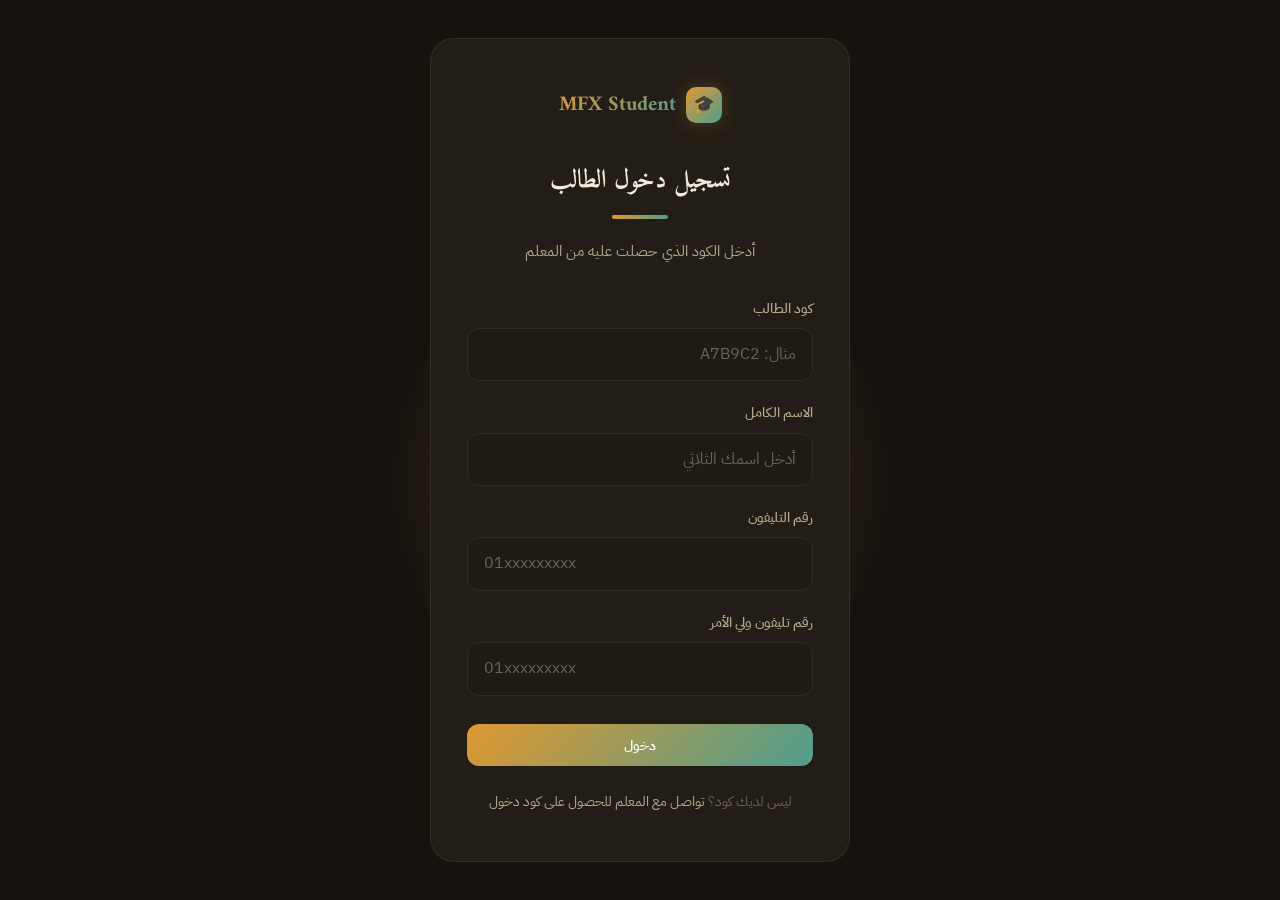
==== index.html @ ab166a1b "Add files via upload" ====
<!DOCTYPE html>
<html lang="ar" dir="rtl">
<head>
  <meta charset="UTF-8">
  <meta name="viewport" content="width=device-width, initial-scale=1.0">
  <title>كورساتي | MFX Student</title>
  <link href="https://fonts.googleapis.com/css2?family=IBM+Plex+Sans+Arabic:wght@300;400;500;600;700&display=swap" rel="stylesheet">
  <link rel="stylesheet" href="css/style.css">
</head>
<body>
  <nav class="navbar">
    <div class="navbar-inner">
      <a href="index.html" class="logo">
        <div class="logo-mark">🎓</div>
        <span class="text-gradient">MFX Student</span>
      </a>
      <ul class="nav-links">
        <li><a href="index.html">كورساتي</a></li>
        <li><a href="dashboard.html">لوحتي</a></li>
        <li><a href="dashboard.html#leaderboard">المتصدرين</a></li>
        <li><a href="chat.html">💬 المعلم</a></li>
      </ul>
      <div class="nav-actions">
        <span style="color:var(--text-secondary); font-size:0.9rem;">مرحباً، <span id="nav-name">—</span></span>
        <button class="btn btn-ghost" onclick="logout()">🚪 خروج</button>
      </div>
    </div>
  </nav>

  <section class="hero" style="padding: 140px 0 60px;">
    <div class="container">
      <h1 class="anim">كورساتي <span class="text-gradient">المتاحة</span></h1>
      <p class="anim d1" style="color:var(--text-secondary); margin-top:12px;">اختر الكورس اللي عايز تذاكره النهاردة</p>
    </div>
  </section>

  <section class="section" style="padding-top:0;">
    <div class="container">
      <div class="grid-3" id="my-courses">
        <div class="card skel" style="height:320px;"></div>
        <div class="card skel" style="height:320px;"></div>
      </div>
      <div class="empty" id="courses-empty" style="display:none;">
        <div class="empty-icon">📚</div>
        <h3>لا توجد كورسات مسجلة لك</h3>
        <p>تواصل مع المعلم للحصول على كود وصول</p>
      </div>
    </div>
  </section>

  <footer class="footer">
    <div class="container"><p>© 2026 منصة ممدوح فخري التعليمية</p></div>
  </footer>
  <script src="js/app.js"></script>
</body>
</html>
---- css/style.css ----
@import url('https://fonts.googleapis.com/css2?family=Amiri:ital,wght@0,400;0,700;1,400&family=IBM+Plex+Sans+Arabic:wght@300;400;500;600;700&display=swap');

/* ============================================================
   "دفتر وحبر" (Notebook & Ink) — a warm, low-glare study theme.
   Built deliberately AWAY from the two AI-default looks: this is
   not cream-paper-with-terracotta, and not near-black-with-neon.
   Instead: a warm charcoal-brown (never pure black — easier on
   the eyes for long exam sessions) with a honey-amber "highlighter"
   accent and a muted ink-teal second accent. Amiri (a classical
   Arabic Naskh serif) carries headings — a nod to exam paper and
   handwritten notebooks — while IBM Plex Sans Arabic stays for
   body text and UI, where clarity matters more than character.
   ============================================================ */
:root {
  --bg: #16130f;
  --bg-elevated: #1e1a14;
  --bg-card: #221d16;
  --bg-glass: rgba(34, 29, 22, 0.72);
  --border: rgba(244, 228, 193, 0.08);
  --border-hover: rgba(244, 228, 193, 0.18);
  --text: #f3ead9;
  --text-secondary: #b6a98e;
  --text-muted: #6e6350;
  --accent: #e0982f;
  --accent-light: #f0b45c;
  --accent-glow: rgba(224, 152, 47, 0.25);
  --accent-2: #4f9d8f;
  --accent-2-glow: rgba(79, 157, 143, 0.2);
  --success: #6fae4e;
  --warning: #e0982f;
  --danger: #cf5d4c;
  --radius-sm: 8px;
  --radius-md: 12px;
  --radius-lg: 16px;
  --radius-xl: 24px;
  --shadow-sm: 0 1px 2px rgba(0,0,0,0.4);
  --shadow-md: 0 4px 20px rgba(0,0,0,0.5);
  --shadow-lg: 0 8px 40px rgba(0,0,0,0.6);
  --shadow-glow: 0 0 40px var(--accent-glow);
  --transition: all 0.25s cubic-bezier(0.4, 0, 0.2, 1);
  --font-display: 'Amiri', 'IBM Plex Sans Arabic', serif;
}

* { margin:0; padding:0; box-sizing:border-box; }
html { scroll-behavior:smooth; }
body {
  font-family: 'IBM Plex Sans Arabic', sans-serif;
  background:
    radial-gradient(circle at 1.5px 1.5px, rgba(244,228,193,0.05) 1px, transparent 0) 0 0/22px 22px,
    var(--bg);
  color: var(--text);
  line-height: 1.7;
  min-height: 100vh;
  direction: rtl;
  -webkit-font-smoothing: antialiased;
}
h1, h2 { font-family: var(--font-display); }

::-webkit-scrollbar { width: 6px; }
::-webkit-scrollbar-track { background: transparent; }
::-webkit-scrollbar-thumb { background: var(--text-muted); border-radius: 3px; }
::selection { background: var(--accent); color: #1a1509; }

/* Visible keyboard focus everywhere — never removed, only restyled */
a:focus-visible, button:focus-visible, input:focus-visible, textarea:focus-visible,
select:focus-visible, .btn:focus-visible, .opt:focus-within {
  outline: 2px solid var(--accent);
  outline-offset: 2px;
}

@media (prefers-reduced-motion: reduce) {
  .anim, .skel { animation: none !important; opacity: 1 !important; }
  * { transition-duration: 0.01ms !important; }
}

.container { max-width: 1200px; margin:0 auto; padding: 0 24px; }
.section { padding: 100px 0; }

.text-gradient {
  font-family: var(--font-display);
  background: linear-gradient(135deg, var(--accent) 0%, var(--accent-2) 100%);
  -webkit-background-clip: text;
  -webkit-text-fill-color: transparent;
  background-clip: text;
}

.glass {
  background: var(--bg-glass);
  backdrop-filter: blur(20px) saturate(180%);
  -webkit-backdrop-filter: blur(20px) saturate(180%);
  border: 1px solid var(--border);
}

/* Navbar */
.navbar {
  position: fixed;
  top:0; left:0; right:0;
  z-index: 1000;
  height: 72px;
  display: flex;
  align-items: center;
  background: rgba(22,19,15,0.82);
  backdrop-filter: blur(20px);
  border-bottom: 1px solid var(--border);
}
.navbar-inner {
  width: 100%;
  max-width: 1200px;
  margin: 0 auto;
  padding: 0 24px;
  display: flex;
  align-items: center;
  justify-content: space-between;
}
.logo {
  display: flex;
  align-items: center;
  gap: 10px;
  text-decoration: none;
  color: var(--text);
  font-weight: 700;
  font-size: 1.3rem;
}
.logo-mark {
  width: 36px; height: 36px;
  border-radius: 10px;
  background: linear-gradient(135deg, var(--accent), var(--accent-2));
  display: flex;
  align-items: center;
  justify-content: center;
  font-size: 1.1rem;
  box-shadow: 0 0 20px var(--accent-glow);
}
.nav-links {
  display: flex;
  gap: 32px;
  list-style: none;
}
.nav-links a {
  color: var(--text-secondary);
  text-decoration: none;
  font-size: 0.9rem;
  font-weight: 500;
  transition: var(--transition);
  position: relative;
}
.nav-links a:hover { color: var(--text); }
.nav-links a::after {
  content: '';
  position: absolute;
  bottom: -6px; left: 50%;
  transform: translateX(-50%);
  width: 0; height: 2px;
  background: linear-gradient(90deg, var(--accent), var(--accent-2));
  border-radius: 2px;
  transition: var(--transition);
}
.nav-links a:hover::after { width: 100%; }
.nav-actions { display: flex; gap: 12px; align-items: center; }

/* Buttons */
.btn {
  display: inline-flex;
  align-items: center;
  justify-content: center;
  gap: 8px;
  padding: 10px 22px;
  border-radius: var(--radius-md);
  font-size: 0.9rem;
  font-weight: 600;
  text-decoration: none;
  border: none;
  cursor: pointer;
  transition: var(--transition);
  font-family: inherit;
  white-space: nowrap;
}
.btn-primary {
  background: linear-gradient(135deg, var(--accent), var(--accent-2));
  color: white;
  box-shadow: 0 0 0 0 var(--accent-glow);
}
.btn-primary:hover {
  transform: translateY(-2px);
  box-shadow: 0 8px 30px var(--accent-glow), 0 0 0 1px rgba(244,228,193,0.12) inset;
}
.btn-secondary {
  background: var(--bg-elevated);
  color: var(--text);
  border: 1px solid var(--border);
}
.btn-secondary:hover {
  border-color: var(--border-hover);
  background: rgba(244,228,193,0.04);
  transform: translateY(-1px);
}
.btn-ghost {
  background: transparent;
  color: var(--text-secondary);
}
.btn-ghost:hover { color: var(--text); }
.btn-danger {
  background: rgba(239,68,68,0.1);
  color: var(--danger);
  border: 1px solid rgba(239,68,68,0.2);
}
.btn-danger:hover {
  background: rgba(239,68,68,0.2);
  transform: translateY(-1px);
}
.btn-lg { padding: 14px 32px; font-size: 1rem; }
.btn-sm { padding: 6px 14px; font-size: 0.8rem; }

/* Hero */
.hero {
  position: relative;
  padding: 160px 0 100px;
  overflow: hidden;
  text-align: center;
}
.hero::before {
  content: '';
  position: absolute;
  top: -50%; left: 50%;
  transform: translateX(-50%);
  width: 800px; height: 800px;
  background: radial-gradient(circle, var(--accent-glow) 0%, transparent 70%);
  pointer-events: none;
}
.hero h1 {
  font-size: clamp(2.5rem, 6vw, 4.5rem);
  font-weight: 700;
  line-height: 1.15;
  margin-bottom: 24px;
  position: relative;
  z-index: 1;
  letter-spacing: -0.02em;
}
.hero p {
  font-size: 1.2rem;
  color: var(--text-secondary);
  max-width: 560px;
  margin: 0 auto 40px;
  position: relative;
  z-index: 1;
}
.hero-actions {
  display: flex;
  gap: 16px;
  justify-content: center;
  flex-wrap: wrap;
  position: relative;
  z-index: 1;
}

/* Cards */
.card {
  background: var(--bg-card);
  border: 1px solid var(--border);
  border-radius: var(--radius-lg);
  overflow: hidden;
  transition: var(--transition);
  position: relative;
}
.card::before {
  content: '';
  position: absolute;
  top: 0; left: 0; right: 0;
  height: 1px;
  background: linear-gradient(90deg, transparent, rgba(244,228,193,0.1), transparent);
}
.card:hover {
  border-color: var(--border-hover);
  transform: translateY(-6px);
  box-shadow: var(--shadow-lg), 0 0 60px rgba(224,152,47,0.08);
}
.card-img {
  width: 100%;
  height: 200px;
  background: linear-gradient(135deg, #241f17 0%, #17140f 50%, #241f17 100%);
  display: flex;
  align-items: center;
  justify-content: center;
  font-size: 3.5rem;
  position: relative;
  overflow: hidden;
}
.card-img::after {
  content: '';
  position: absolute;
  inset: 0;
  background: linear-gradient(to top, var(--bg-card), transparent 60%);
}
.card-body { padding: 24px; }
.card-tag {
  display: inline-block;
  padding: 4px 12px;
  background: rgba(224,152,47,0.1);
  color: var(--accent-light);
  border-radius: 100px;
  font-size: 0.75rem;
  font-weight: 600;
  margin-bottom: 12px;
}
.card h3 { font-size: 1.15rem; font-weight: 600; margin-bottom: 8px; line-height: 1.4; }
.card p { color: var(--text-secondary); font-size: 0.9rem; line-height: 1.7; margin-bottom: 16px; }
.card-footer {
  display: flex;
  align-items: center;
  justify-content: space-between;
  padding-top: 16px;
  border-top: 1px solid var(--border);
}
.card-price { font-size: 1.4rem; font-weight: 700; }
.card-price span { font-size: 0.8rem; color: var(--text-muted); font-weight: 400; }

/* Grids */
.grid-3 {
  display: grid;
  grid-template-columns: repeat(auto-fill, minmax(320px, 1fr));
  gap: 24px;
}
.grid-4 {
  display: grid;
  grid-template-columns: repeat(auto-fill, minmax(260px, 1fr));
  gap: 20px;
}

/* Feature cards */
.feature-card {
  padding: 32px;
  background: var(--bg-card);
  border: 1px solid var(--border);
  border-radius: var(--radius-lg);
  transition: var(--transition);
}
.feature-card:hover {
  border-color: rgba(224,152,47,0.3);
  box-shadow: 0 0 40px rgba(224,152,47,0.06);
}
.feature-icon {
  width: 48px; height: 48px;
  border-radius: var(--radius-md);
  background: linear-gradient(135deg, var(--accent), var(--accent-2));
  display: flex;
  align-items: center;
  justify-content: center;
  font-size: 1.4rem;
  margin-bottom: 20px;
  box-shadow: 0 4px 20px var(--accent-glow);
}
.feature-card h3 { font-size: 1.05rem; font-weight: 600; margin-bottom: 8px; }
.feature-card p { color: var(--text-secondary); font-size: 0.9rem; line-height: 1.7; }

/* Tabs */
.tabs {
  display: flex;
  gap: 4px;
  border-bottom: 1px solid var(--border);
  margin-bottom: 32px;
  overflow-x: auto;
}
.tab {
  padding: 14px 24px;
  background: none;
  border: none;
  color: var(--text-secondary);
  font-family: inherit;
  font-size: 0.9rem;
  font-weight: 600;
  cursor: pointer;
  border-bottom: 2px solid transparent;
  transition: var(--transition);
  white-space: nowrap;
}
.tab:hover { color: var(--text); }
.tab.active { color: var(--text); border-bottom-color: var(--accent); }

/* Accordion */
.accordion-item {
  background: var(--bg-card);
  border: 1px solid var(--border);
  border-radius: var(--radius-md);
  overflow: hidden;
  margin-bottom: 8px;
}
.accordion-header {
  padding: 18px 22px;
  display: flex;
  align-items: center;
  justify-content: space-between;
  cursor: pointer;
  transition: var(--transition);
  user-select: none;
}
.accordion-header:hover { background: rgba(244,228,193,0.03); }
.accordion-header h4 { font-size: 0.95rem; font-weight: 600; }
.accordion-header .meta {
  display: flex;
  align-items: center;
  gap: 16px;
  color: var(--text-muted);
  font-size: 0.85rem;
}
.accordion-content {
  padding: 0 22px 22px;
  display: none;
}
.accordion-item.open .accordion-content { display: block; }
.accordion-item.open .accordion-header { border-bottom: 1px solid var(--border); }

/* Exam */
.exam-wrap {
  max-width: 800px;
  margin: 0 auto;
  padding: 120px 24px 60px;
}
.exam-header { text-align: center; margin-bottom: 48px; }
.timer {
  display: inline-flex;
  align-items: center;
  gap: 10px;
  padding: 10px 24px;
  background: var(--bg-card);
  border: 1px solid var(--border);
  border-radius: 100px;
  font-size: 1.1rem;
  font-weight: 700;
  font-family: monospace;
  letter-spacing: 1px;
  transition: var(--transition);
}
/* Last minute of an exam — clear, calm urgency: color only, no motion
   that could distract from actually finishing the exam. */
.timer.timer-low {
  color: var(--danger);
  border-color: var(--danger);
  background: rgba(207,93,76,0.08);
}

/* Question navigator — answered vs. unanswered at a glance, so a student
   can jump straight to what's left instead of re-reading every question. */
.q-nav-pill {
  width: 38px; height: 38px; border-radius: 50%; padding: 0;
  border: 1px solid var(--border); background: var(--bg-card);
  color: var(--text-secondary); font-weight: 600; font-size: 0.85rem;
  cursor: pointer; transition: var(--transition);
}
.q-nav-pill:hover { border-color: var(--border-hover); }
.q-nav-pill.answered {
  background: rgba(79,157,143,0.12); border-color: var(--accent-2); color: var(--accent-2);
}
.q-nav-pill.current {
  background: linear-gradient(135deg, var(--accent), var(--accent-2));
  border-color: transparent; color: #1a1509;
  box-shadow: 0 0 0 3px var(--accent-glow);
}
.q-card {
  background: var(--bg-card);
  border: 1px solid var(--border);
  border-radius: var(--radius-lg);
  padding: 32px;
  margin-bottom: 20px;
}
.q-num {
  display: inline-block;
  padding: 4px 14px;
  background: linear-gradient(135deg, var(--accent), var(--accent-2));
  color: white;
  border-radius: 100px;
  font-size: 0.75rem;
  font-weight: 700;
  margin-bottom: 16px;
}
.q-text { font-size: 1.1rem; font-weight: 600; margin-bottom: 24px; line-height: 1.8; }
.opts { display: flex; flex-direction: column; gap: 10px; }
.opt {
  display: flex;
  align-items: center;
  gap: 14px;
  padding: 16px 20px;
  background: var(--bg-elevated);
  border: 1px solid var(--border);
  border-radius: var(--radius-md);
  cursor: pointer;
  transition: var(--transition);
}
.opt:hover { border-color: rgba(224,152,47,0.4); background: rgba(224,152,47,0.04); }
.opt input[type="radio"] { width: 20px; height: 20px; accent-color: var(--accent); flex-shrink: 0; }
.opt.sel { border-color: var(--accent); background: rgba(224,152,47,0.08); }

/* Auth */
.auth-wrap {
  min-height: 100vh;
  display: flex;
  align-items: center;
  justify-content: center;
  padding: 24px;
  position: relative;
  overflow: hidden;
}
.auth-wrap::before {
  content: '';
  position: absolute;
  top: 20%; left: 50%;
  transform: translateX(-50%);
  width: 600px; height: 600px;
  background: radial-gradient(circle, var(--accent-glow) 0%, transparent 60%);
  pointer-events: none;
}
.auth-card {
  width: 100%;
  max-width: 420px;
  background: var(--bg-card);
  border: 1px solid var(--border);
  border-radius: var(--radius-xl);
  padding: 48px 36px;
  position: relative;
  z-index: 1;
}
.auth-card .logo { justify-content: center; margin-bottom: 36px; }
.auth-card h2 {
  text-align: center; margin-bottom: 20px; font-size: 1.6rem;
  position: relative; padding-bottom: 16px;
}
/* Signature motif: a short two-tone "highlighter" stroke under the title —
   the one deliberately handmade-feeling accent in an otherwise disciplined,
   quiet layout. Pure CSS, no image asset. */
.auth-card h2::after {
  content: '';
  position: absolute; bottom: 0; right: 50%; transform: translateX(50%);
  width: 56px; height: 4px; border-radius: 4px;
  background: linear-gradient(90deg, var(--accent), var(--accent-2));
}
.auth-card > p { text-align: center; color: var(--text-secondary); margin-bottom: 32px; font-size: 0.95rem; }
.form-group { margin-bottom: 20px; }
.form-group label {
  display: block;
  margin-bottom: 8px;
  font-size: 0.85rem;
  font-weight: 500;
  color: var(--text-secondary);
}
.inp {
  width: 100%;
  padding: 13px 16px;
  background: var(--bg-elevated);
  border: 1px solid var(--border);
  border-radius: var(--radius-md);
  color: var(--text);
  font-family: inherit;
  font-size: 0.95rem;
  transition: var(--transition);
}
.inp:focus { outline: none; border-color: var(--accent); box-shadow: 0 0 0 3px var(--accent-glow); }
.inp::placeholder { color: var(--text-muted); }

/* Empty states */
.empty {
  text-align: center;
  padding: 80px 24px;
  color: var(--text-muted);
}
.empty-icon { font-size: 4rem; margin-bottom: 20px; opacity: 0.5; }
.empty h3 { color: var(--text-secondary); margin-bottom: 8px; font-size: 1.1rem; }
.empty p { font-size: 0.9rem; max-width: 400px; margin: 0 auto; }

/* Badges */
.badge {
  display: inline-flex;
  align-items: center;
  gap: 6px;
  padding: 5px 12px;
  border-radius: 100px;
  font-size: 0.75rem;
  font-weight: 600;
}
.badge-ok { background: rgba(34,197,94,0.1); color: #4ade80; }
.badge-warn { background: rgba(245,158,11,0.1); color: #fbbf24; }
.badge-err { background: rgba(239,68,68,0.1); color: #f87171; }
.badge-info { background: rgba(224,152,47,0.1); color: var(--accent-light); }

/* Progress */
.prog { width: 100%; height: 6px; background: var(--bg-elevated); border-radius: 100px; overflow: hidden; }
.prog-fill { height: 100%; background: linear-gradient(90deg, var(--accent), var(--accent-2)); border-radius: 100px; transition: width 0.5s ease; }

/* Toast */
.toast {
  position: fixed;
  bottom: 28px;
  left: 50%;
  transform: translateX(-50%) translateY(100px);
  padding: 14px 28px;
  background: var(--bg-card);
  border: 1px solid var(--border);
  border-radius: var(--radius-md);
  color: var(--text);
  font-size: 0.9rem;
  font-weight: 500;
  z-index: 9999;
  opacity: 0;
  transition: all 0.4s cubic-bezier(0.4, 0, 0.2, 1);
  box-shadow: var(--shadow-lg);
}
.toast.on { transform: translateX(-50%) translateY(0); opacity: 1; }

/* Section header */
.sec-head { text-align: center; margin-bottom: 64px; }
.sec-head h2 {
  font-size: clamp(1.8rem, 4vw, 2.6rem); margin-bottom: 20px; font-weight: 700;
  position: relative; display: inline-block; padding-bottom: 18px;
}
.sec-head h2::after {
  content: '';
  position: absolute; bottom: 0; right: 50%; transform: translateX(50%);
  width: 72px; height: 4px; border-radius: 4px;
  background: linear-gradient(90deg, var(--accent), var(--accent-2));
}
.sec-head p { color: var(--text-secondary); font-size: 1.05rem; max-width: 520px; margin: 0 auto; line-height: 1.7; }

/* Footer */
.footer {
  border-top: 1px solid var(--border);
  padding: 40px 0;
  text-align: center;
  color: var(--text-muted);
  font-size: 0.85rem;
}

/* Animations */
@keyframes fadeUp {
  from { opacity: 0; transform: translateY(30px); }
  to { opacity: 1; transform: translateY(0); }
}
.anim { animation: fadeUp 0.7s ease forwards; opacity: 0; }
.d1 { animation-delay: 0.1s; }
.d2 { animation-delay: 0.2s; }
.d3 { animation-delay: 0.3s; }

/* Skeleton */
.skel {
  background: linear-gradient(90deg, var(--bg-elevated) 25%, var(--bg-card) 50%, var(--bg-elevated) 75%);
  background-size: 200% 100%;
  animation: shimmer 1.5s infinite;
  border-radius: var(--radius-md);
}
@keyframes shimmer {
  0% { background-position: 200% 0; }
  100% { background-position: -200% 0; }
}

/* Dashboard sidebar */
.dash-sidebar {
  width: 260px;
  height: 100vh;
  position: fixed;
  right: 0; top: 0;
  background: var(--bg-card);
  border-left: 1px solid var(--border);
  padding: 24px;
  z-index: 100;
  overflow-y: auto;
}
.dash-main {
  margin-right: 260px;
  padding: 96px 32px 32px;
  min-height: 100vh;
}
.dash-nav-item {
  display: flex;
  align-items: center;
  gap: 12px;
  padding: 12px 16px;
  border-radius: var(--radius-md);
  color: var(--text-secondary);
  text-decoration: none;
  font-size: 0.9rem;
  font-weight: 500;
  transition: var(--transition);
  margin-bottom: 4px;
}
.dash-nav-item:hover, .dash-nav-item.active {
  background: rgba(224,152,47,0.08);
  color: var(--text);
}
.dash-nav-item.active { border-right: 2px solid var(--accent); }

.stat-card {
  background: var(--bg-card);
  border: 1px solid var(--border);
  border-radius: var(--radius-lg);
  padding: 24px;
  transition: var(--transition);
}
.stat-card:hover { border-color: var(--border-hover); }
.stat-value { font-size: 2rem; font-weight: 700; margin-bottom: 4px; }
.stat-label { color: var(--text-secondary); font-size: 0.85rem; }

/* Table */
.table-wrap { overflow-x: auto; }
table {
  width: 100%;
  border-collapse: collapse;
  font-size: 0.9rem;
}
th, td {
  padding: 14px 16px;
  text-align: right;
  border-bottom: 1px solid var(--border);
}
th {
  color: var(--text-secondary);
  font-weight: 600;
  font-size: 0.8rem;
  text-transform: uppercase;
  letter-spacing: 0.5px;
}
tr:hover td { background: rgba(244,228,193,0.03); }

/* Leaderboard */
.leaderboard-item {
  display: flex;
  align-items: center;
  gap: 16px;
  padding: 16px 20px;
  background: var(--bg-card);
  border: 1px solid var(--border);
  border-radius: var(--radius-md);
  margin-bottom: 8px;
  transition: var(--transition);
}
.leaderboard-item:hover { border-color: var(--border-hover); }
.leaderboard-rank {
  width: 36px; height: 36px;
  border-radius: 50%;
  display: flex;
  align-items: center;
  justify-content: center;
  font-weight: 700;
  font-size: 0.9rem;
  flex-shrink: 0;
}
.rank-1 { background: linear-gradient(135deg, #fbbf24, #f59e0b); color: #000; }
.rank-2 { background: linear-gradient(135deg, #e5e7eb, #9ca3af); color: #000; }
.rank-3 { background: linear-gradient(135deg, #fdba74, #ea580c); color: #000; }
.rank-other { background: var(--bg-elevated); color: var(--text-secondary); }

/* Responsive */
@media (max-width: 768px) {
  .nav-links { display: none; }
  .hero { padding: 130px 0 60px; }
  .hero h1 { font-size: 2rem; }
  .section { padding: 60px 0; }
  .grid-3, .grid-4 { grid-template-columns: 1fr; }
  .auth-card { padding: 36px 24px; }
  .dash-sidebar { display: none; }
  .dash-main { margin-right: 0; padding: 80px 16px 16px; }

  /* Video / presentation viewer pages (video.html, presentation.html):
     on a phone, every extra pixel of top padding and side margin pushes
     the actual player further down and makes it narrower for no reason —
     this is the single biggest "does this feel made for my phone" cue,
     so the player gets almost the full screen width and the page starts
     right under the navbar instead of leaving a big empty gap. */
  .viewer-section { padding: 74px 0 24px !important; }
  .viewer-container { padding: 0 8px !important; }
  .viewer-frame-wrap { border-radius: 10px !important; }
}

@media (max-width: 480px) {
  /* Very small phones: shave the last bit of side margin so the frame
     is essentially edge-to-edge, matching how a native video app looks. */
  .viewer-container { padding: 0 4px !important; }
  .viewer-frame-wrap { border-radius: 6px !important; }
}

/* ===== Global loading spinner (lightweight, no heavy animation) ===== */
.mfx-spinner {
  display: inline-block;
  width: 18px;
  height: 18px;
  border: 2px solid rgba(255,255,255,0.25);
  border-top-color: currentColor;
  border-radius: 50%;
  animation: mfx-spin 0.6s linear infinite;
  vertical-align: -3px;
  margin-left: 8px;
}
@keyframes mfx-spin { to { transform: rotate(360deg); } }

.btn[disabled], .btn.is-loading {
  opacity: 0.7;
  cursor: not-allowed;
  pointer-events: none;
}

/* Full-page loading overlay shown while a page's initial data is being
   fetched, so the student sees a spinner instead of a blank page. */
.mfx-page-loader {
  position: fixed; inset: 0; z-index: 9999;
  display: flex; align-items: center; justify-content: center;
  background: var(--bg);
  transition: opacity 0.2s ease;
}
.mfx-page-loader.is-hiding { opacity: 0; pointer-events: none; }
.mfx-page-loader-content { display: flex; flex-direction: column; align-items: center; gap: 14px; }
.mfx-page-loader-credit {
  font-family: var(--font-display);
  font-size: 1rem; font-weight: 700; letter-spacing: 0.5px;
  background: linear-gradient(135deg, var(--accent), var(--accent-2));
  -webkit-background-clip: text; -webkit-text-fill-color: transparent; background-clip: text;
}
.mfx-page-loader-ring {
  width: 44px; height: 44px;
  border: 3px solid rgba(255,255,255,0.15);
  border-top-color: var(--accent);
  border-radius: 50%;
  animation: mfx-spin 0.7s linear infinite;
}

/* Full-card "pending results" state after submit but before the teacher
   publishes results — no score, no ranking, just a calm confirmation. */
.results-pending {
  text-align: center;
}
.results-pending .icon { font-size: 3rem; margin-bottom: 12px; }

/* Listening question audio player — rendered once and never re-created on
   answer selection, so it never restarts playback. */
.q-audio {
  width: 100%;
  margin-bottom: 16px;
}

/* Small inline autosave indicator */
.autosave-status {
  font-size: 0.75rem;
  color: var(--text-muted);
  margin-top: 8px;
  min-height: 1em;
}

/* ===== VOCABULARY SECTION ENHANCEMENTS ===== */
.vocab-card {
  display: flex;
  align-items: center;
  justify-content: space-between;
  gap: 12px;
  padding: 16px 20px;
  background: linear-gradient(135deg, var(--bg-card) 0%, var(--bg-elevated) 100%);
  border: 1px solid var(--border-hover);
  border-radius: var(--radius-md);
  transition: var(--transition);
  cursor: default;
}

.vocab-card:hover {
  background: linear-gradient(135deg, var(--bg-elevated) 0%, var(--bg-card) 100%);
  border-color: var(--accent-glow);
  box-shadow: 0 0 20px var(--accent-glow);
}

.vocab-word {
  font-weight: 600;
  font-size: 1.1rem;
  color: var(--text);
  letter-spacing: 0.5px;
}

.vocab-lang-badge {
  display: inline-block;
  padding: 4px 12px;
  background: var(--accent-glow);
  color: var(--accent);
  font-size: 0.75rem;
  font-weight: 600;
  border-radius: 20px;
  text-transform: uppercase;
}

.vocab-play-btn {
  padding: 8px 16px;
  font-size: 0.95rem;
  transition: var(--transition);
}

.vocab-play-btn:active {
  transform: scale(0.95);
}

/* ===== FORM ENHANCEMENTS ===== */
.btn.active {
  background: var(--accent) !important;
  color: #1a1509 !important;
  box-shadow: var(--shadow-glow) !important;
}

.mode-toggle {
  display: flex;
  gap: 8px;
  margin-bottom: 16px;
  border-bottom: 2px solid var(--border);
  padding-bottom: 12px;
}

.mode-toggle .btn {
  flex: 1;
  border-radius: var(--radius-md) var(--radius-md) 0 0;
  border-bottom: 3px solid transparent;
  transition: var(--transition);
}

.mode-toggle .btn.active {
  border-bottom-color: var(--accent);
  background: transparent;
  color: var(--accent);
}

.inp {
  font-size: 1rem;
  line-height: 1.6;
}

textarea.inp {
  resize: vertical;
  font-family: 'IBM Plex Sans Arabic', monospace;
}

/* ===== RESPONSIVE IMPROVEMENTS ===== */
@media (max-width: 768px) {
  .vocab-card {
    flex-direction: column;
    align-items: flex-start;
    gap: 12px;
  }
  
  .vocab-card > div:last-child {
    width: 100%;
    display: flex;
    gap: 8px;
  }
  
  .vocab-card .btn {
    flex: 1;
    min-width: 0;
  }

  .mode-toggle {
    flex-direction: column;
  }

  .mode-toggle .btn {
    border-bottom: none;
    border-right: 3px solid transparent;
  }

  .mode-toggle .btn.active {
    border-right-color: var(--accent);
    border-bottom: none;
  }
}

/* ===== LOADING STATE ===== */
.vocab-play-btn:disabled {
  opacity: 0.6;
  cursor: not-allowed;
}

.vocab-play-btn:disabled:hover {
  transform: none;
}
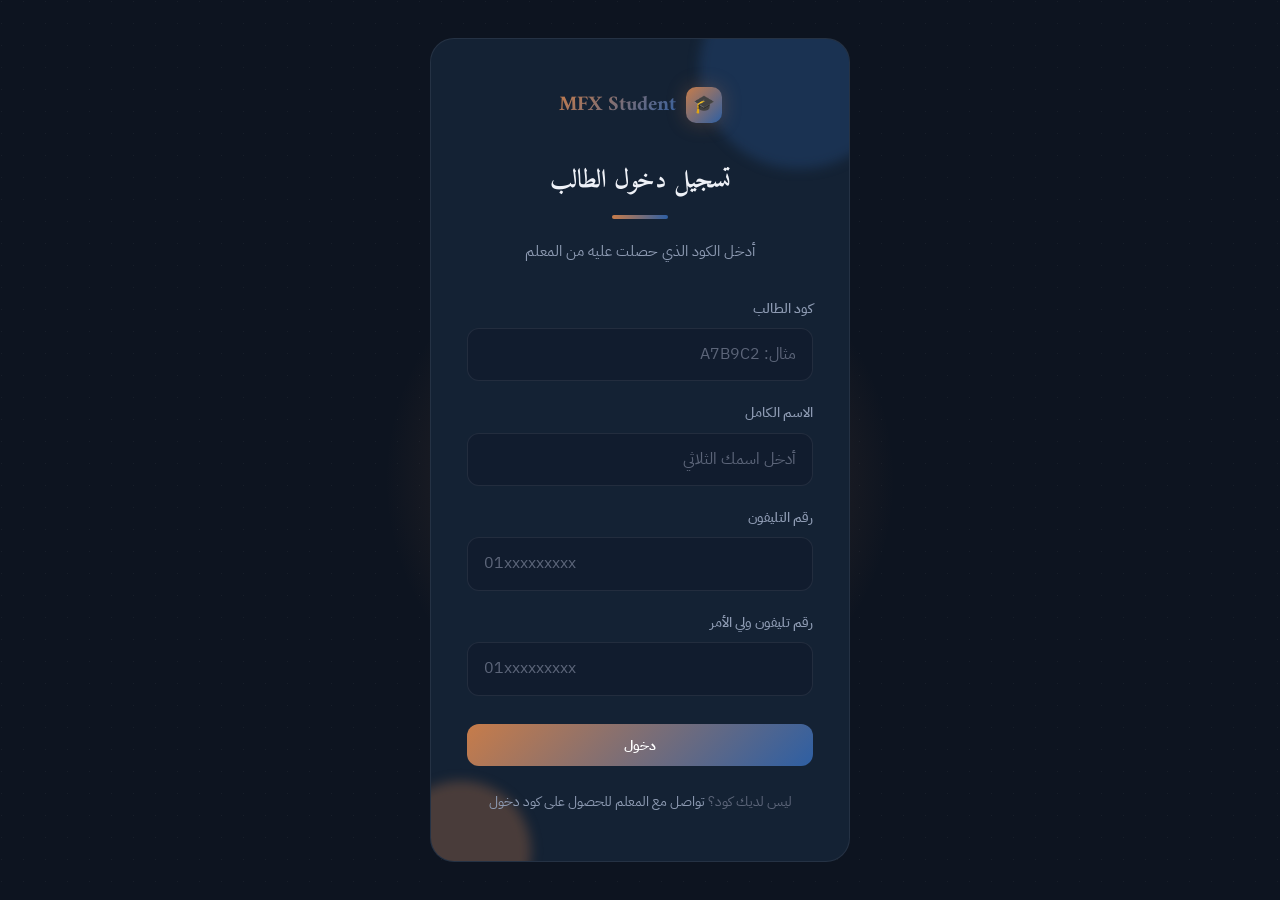
==== commit e02e6ad2: "Add files via upload" ====
--- a/index.html
+++ b/index.html
@@ -14,6 +14,7 @@
         <div class="logo-mark">🎓</div>
         <span class="text-gradient">MFX Student</span>
       </a>
+      <button class="mfx-nav-toggle" onclick="toggleMfxNav()" aria-label="فتح القائمة">☰</button>
       <ul class="nav-links">
         <li><a href="index.html">كورساتي</a></li>
         <li><a href="dashboard.html">لوحتي</a></li>
--- a/css/style.css
+++ b/css/style.css
@@ -13,23 +13,29 @@
    body text and UI, where clarity matters more than character.
    ============================================================ */
 :root {
-  --bg: #16130f;
-  --bg-elevated: #1e1a14;
-  --bg-card: #221d16;
-  --bg-glass: rgba(34, 29, 22, 0.72);
-  --border: rgba(244, 228, 193, 0.08);
-  --border-hover: rgba(244, 228, 193, 0.18);
-  --text: #f3ead9;
-  --text-secondary: #b6a98e;
-  --text-muted: #6e6350;
-  --accent: #e0982f;
-  --accent-light: #f0b45c;
-  --accent-glow: rgba(224, 152, 47, 0.25);
-  --accent-2: #4f9d8f;
-  --accent-2-glow: rgba(79, 157, 143, 0.2);
-  --success: #6fae4e;
-  --warning: #e0982f;
-  --danger: #cf5d4c;
+  /* "أزرق ليلي ونحاسي" (Midnight & Copper) — chosen design direction:
+     a cool midnight-blue base instead of the old warm charcoal-brown,
+     with a warm copper primary accent and a muted midnight-blue second
+     accent for contrast. Deliberately away from the purple/cyan
+     "generic AI" gradient look. Same tokens as the admin site, kept in
+     sync deliberately. */
+  --bg: #0d1420;
+  --bg-elevated: #111c2e;
+  --bg-card: #142234;
+  --bg-glass: rgba(20, 34, 52, 0.72);
+  --border: rgba(238, 241, 247, 0.08);
+  --border-hover: rgba(238, 241, 247, 0.18);
+  --text: #eef1f7;
+  --text-secondary: #8e9bb3;
+  --text-muted: #5c6579;
+  --accent: #c77c4a;
+  --accent-light: #d99a6e;
+  --accent-glow: rgba(199, 124, 74, 0.3);
+  --accent-2: #2e5fa3;
+  --accent-2-glow: rgba(46, 95, 163, 0.28);
+  --success: #4caf7d;
+  --warning: #d6a24a;
+  --danger: #d1594f;
   --radius-sm: 8px;
   --radius-md: 12px;
   --radius-lg: 16px;
@@ -47,7 +53,7 @@
 body {
   font-family: 'IBM Plex Sans Arabic', sans-serif;
   background:
-    radial-gradient(circle at 1.5px 1.5px, rgba(244,228,193,0.05) 1px, transparent 0) 0 0/22px 22px,
+    radial-gradient(circle at 1.5px 1.5px, rgba(238,241,247,0.05) 1px, transparent 0) 0 0/22px 22px,
     var(--bg);
   color: var(--text);
   line-height: 1.7;
@@ -100,7 +106,7 @@
   height: 72px;
   display: flex;
   align-items: center;
-  background: rgba(22,19,15,0.82);
+  background: rgba(13,20,32,0.82);
   backdrop-filter: blur(20px);
   border-bottom: 1px solid var(--border);
 }
@@ -159,6 +165,21 @@
 .nav-links a:hover::after { width: 100%; }
 .nav-actions { display: flex; gap: 12px; align-items: center; }
 
+/* Hamburger button for the nav-links dropdown above — hidden on desktop
+   (where nav-links is already always visible), shown only ≤768px via
+   the media query below. */
+.mfx-nav-toggle {
+  display: none;
+  align-items: center; justify-content: center;
+  width: 40px; height: 40px;
+  background: transparent;
+  border: 1px solid var(--border);
+  border-radius: var(--radius-md);
+  color: var(--text);
+  font-size: 1.2rem;
+  cursor: pointer;
+}
+
 /* Buttons */
 .btn {
   display: inline-flex;
@@ -183,7 +204,7 @@
 }
 .btn-primary:hover {
   transform: translateY(-2px);
-  box-shadow: 0 8px 30px var(--accent-glow), 0 0 0 1px rgba(244,228,193,0.12) inset;
+  box-shadow: 0 8px 30px var(--accent-glow), 0 0 0 1px rgba(238,241,247,0.12) inset;
 }
 .btn-secondary {
   background: var(--bg-elevated);
@@ -192,7 +213,7 @@
 }
 .btn-secondary:hover {
   border-color: var(--border-hover);
-  background: rgba(244,228,193,0.04);
+  background: rgba(238,241,247,0.04);
   transform: translateY(-1px);
 }
 .btn-ghost {
@@ -223,10 +244,30 @@
   content: '';
   position: absolute;
   top: -50%; left: 50%;
-  transform: translateX(-50%);
   width: 800px; height: 800px;
   background: radial-gradient(circle, var(--accent-glow) 0%, transparent 70%);
   pointer-events: none;
+  animation: mfx-hero-drift 9s ease-in-out infinite;
+}
+/* Second, smaller glow in the second accent color — was missing before,
+   so the hero only ever breathed in one color. Drifts opposite the
+   first for a subtle parallax feel instead of both moving in sync. */
+.hero::after {
+  content: '';
+  position: absolute;
+  bottom: -30%; right: 8%;
+  width: 420px; height: 420px;
+  background: radial-gradient(circle, var(--accent-2-glow) 0%, transparent 70%);
+  pointer-events: none;
+  animation: mfx-hero-drift-2 7s ease-in-out infinite;
+}
+@keyframes mfx-hero-drift {
+  0%, 100% { transform: translateX(-50%) translateY(0); }
+  50% { transform: translateX(-50%) translateY(24px); }
+}
+@keyframes mfx-hero-drift-2 {
+  0%, 100% { transform: translate(0, 0) scale(1); }
+  50% { transform: translate(-18px, -14px) scale(1.08); }
 }
 .hero h1 {
   font-size: clamp(2.5rem, 6vw, 4.5rem);
@@ -268,7 +309,7 @@
   position: absolute;
   top: 0; left: 0; right: 0;
   height: 1px;
-  background: linear-gradient(90deg, transparent, rgba(244,228,193,0.1), transparent);
+  background: linear-gradient(90deg, transparent, rgba(238,241,247,0.1), transparent);
 }
 .card:hover {
   border-color: var(--border-hover);
@@ -394,7 +435,7 @@
   transition: var(--transition);
   user-select: none;
 }
-.accordion-header:hover { background: rgba(244,228,193,0.03); }
+.accordion-header:hover { background: rgba(238,241,247,0.03); }
 .accordion-header h4 { font-size: 0.95rem; font-weight: 600; }
 .accordion-header .meta {
   display: flex;
@@ -517,8 +558,36 @@
   border-radius: var(--radius-xl);
   padding: 48px 36px;
   position: relative;
+  overflow: hidden;
   z-index: 1;
 }
+/* Same drifting-blob motif as the hero, scaled down for a card — gives
+   the login screen a bit of life instead of sitting completely static. */
+.auth-card::before {
+  content: '';
+  position: absolute;
+  top: -70px; right: -50px;
+  width: 200px; height: 200px;
+  border-radius: 50%;
+  background: var(--accent-2-glow);
+  filter: blur(6px);
+  pointer-events: none;
+  z-index: 0;
+  animation: mfx-drift-1 8s ease-in-out infinite;
+}
+.auth-card::after {
+  content: '';
+  position: absolute;
+  bottom: -60px; left: -40px;
+  width: 140px; height: 140px;
+  border-radius: 50%;
+  background: var(--accent-glow);
+  filter: blur(6px);
+  pointer-events: none;
+  z-index: 0;
+  animation: mfx-drift-2 6s ease-in-out infinite;
+}
+.auth-card > * { position: relative; z-index: 1; }
 .auth-card .logo { justify-content: center; margin-bottom: 36px; }
 .auth-card h2 {
   text-align: center; margin-bottom: 20px; font-size: 1.6rem;
@@ -716,7 +785,7 @@
   text-transform: uppercase;
   letter-spacing: 0.5px;
 }
-tr:hover td { background: rgba(244,228,193,0.03); }
+tr:hover td { background: rgba(238,241,247,0.03); }
 
 /* Leaderboard */
 .leaderboard-item {
@@ -748,7 +817,25 @@
 
 /* Responsive */
 @media (max-width: 768px) {
-  .nav-links { display: none; }
+  /* FIX: this used to just hide the nav links (كورساتي / لوحتي /
+     المتصدرين / المعلم) with no way back to them — that's what made
+     those pages unreachable from a phone. Now the hamburger button
+     (added next to the logo) toggles them open as a dropdown instead. */
+  .nav-links {
+    display: none;
+    position: absolute;
+    top: 72px; right: 0; left: 0;
+    flex-direction: column;
+    gap: 4px;
+    background: var(--bg-card);
+    border-bottom: 1px solid var(--border);
+    padding: 12px 24px 16px;
+    z-index: 999;
+  }
+  .nav-links.mfx-open { display: flex; }
+  .nav-links a { display: block; padding: 10px 4px; }
+  .nav-links a::after { display: none; }
+  .mfx-nav-toggle { display: flex; }
   .hero { padding: 130px 0 60px; }
   .hero h1 { font-size: 2rem; }
   .section { padding: 60px 0; }
@@ -775,13 +862,16 @@
   .viewer-frame-wrap { border-radius: 6px !important; }
 }
 
-/* ===== Global loading spinner (lightweight, no heavy animation) ===== */
+/* ===== Global loading spinner — two-tone (accent + accent-2), so even
+   the small inline version carries the midnight/copper identity instead
+   of a flat single-color ring. ===== */
 .mfx-spinner {
   display: inline-block;
   width: 18px;
   height: 18px;
-  border: 2px solid rgba(255,255,255,0.25);
-  border-top-color: currentColor;
+  border: 2px solid rgba(255,255,255,0.2);
+  border-top-color: var(--accent);
+  border-left-color: var(--accent-2);
   border-radius: 50%;
   animation: mfx-spin 0.6s linear infinite;
   vertical-align: -3px;
@@ -789,6 +879,34 @@
 }
 @keyframes mfx-spin { to { transform: rotate(360deg); } }
 
+/* ===== Decorative drifting blobs — soft, slow-moving color washes used
+   behind hero/auth/loader content for a bit of life without being loud.
+   Usage: wrap a positioned container with overflow:hidden and drop
+   <span class="mfx-blob mfx-blob-1"></span><span class="mfx-blob mfx-blob-2"></span>
+   inside it, before the real content. ===== */
+.mfx-blob {
+  position: absolute;
+  border-radius: 50%;
+  filter: blur(18px);
+  opacity: 0.35;
+  pointer-events: none;
+  z-index: 0;
+}
+.mfx-blob-1 {
+  width: 180px; height: 180px;
+  background: var(--accent-2);
+  top: -60px; right: -40px;
+  animation: mfx-drift-1 8s ease-in-out infinite;
+}
+.mfx-blob-2 {
+  width: 120px; height: 120px;
+  background: var(--accent);
+  bottom: -40px; left: -30px;
+  animation: mfx-drift-2 6s ease-in-out infinite;
+}
+@keyframes mfx-drift-1 { 0%, 100% { transform: translate(0,0) scale(1); } 50% { transform: translate(-16px, 16px) scale(1.1); } }
+@keyframes mfx-drift-2 { 0%, 100% { transform: translate(0,0) scale(1); } 50% { transform: translate(14px, -12px) scale(0.9); } }
+
 .btn[disabled], .btn.is-loading {
   opacity: 0.7;
   cursor: not-allowed;
@@ -796,27 +914,111 @@
 }
 
 /* Full-page loading overlay shown while a page's initial data is being
-   fetched, so the student sees a spinner instead of a blank page. */
+   fetched, so the student sees a spinner instead of a blank page. Two
+   slow blobs drift behind the loader so the wait feels alive rather
+   than a dead blank screen. */
 .mfx-page-loader {
   position: fixed; inset: 0; z-index: 9999;
   display: flex; align-items: center; justify-content: center;
   background: var(--bg);
+  overflow: hidden;
   transition: opacity 0.2s ease;
 }
 .mfx-page-loader.is-hiding { opacity: 0; pointer-events: none; }
-.mfx-page-loader-content { display: flex; flex-direction: column; align-items: center; gap: 14px; }
+.mfx-page-loader-content {
+  position: relative; z-index: 1;
+  display: flex; flex-direction: column; align-items: center; gap: 14px;
+}
 .mfx-page-loader-credit {
   font-family: var(--font-display);
   font-size: 1rem; font-weight: 700; letter-spacing: 0.5px;
   background: linear-gradient(135deg, var(--accent), var(--accent-2));
   -webkit-background-clip: text; -webkit-text-fill-color: transparent; background-clip: text;
 }
-.mfx-page-loader-ring {
-  width: 44px; height: 44px;
-  border: 3px solid rgba(255,255,255,0.15);
-  border-top-color: var(--accent);
-  border-radius: 50%;
-  animation: mfx-spin 0.7s linear infinite;
+/* Exploding-cubes page-loader — SIX small individual 3D-ish cubes that
+   burst outward in different directions (tumbling as they fly), then
+   snap back together, on a loop, while the whole cluster slowly spins.
+   Reuses the exact markup already output by showPageLoader() in
+   app.js (.loader-cube-wrap > .loader-cube > 6x .face) — no HTML/JS
+   change needed, this file is a drop-in replacement for the old
+   page-loader CSS. */
+.loader-cube-wrap {
+  width: 110px; height: 110px;
+  display: flex; align-items: center; justify-content: center;
+}
+.loader-cube {
+  position: relative;
+  width: 0; height: 0;
+  animation: cube-cluster-spin 6s linear infinite;
+}
+.loader-cube .face {
+  position: absolute;
+  top: 50%; left: 50%;
+  width: 14px; height: 14px;
+  margin: -7px 0 0 -7px;
+  background: linear-gradient(135deg, var(--accent), var(--accent-2));
+  border-radius: 3px;
+  box-shadow: 0 3px 8px rgba(0,0,0,0.35);
+}
+/* Fake top + side faces on each little cube (classic CSS isometric-cube
+   trick) so every burst piece reads as an actual small cube, not a flat
+   square, while it flies and tumbles. */
+.loader-cube .face::before {
+  content: '';
+  position: absolute;
+  top: -6px; left: 1px;
+  width: 14px; height: 7px;
+  background: var(--accent-light);
+  opacity: 0.9;
+  transform: skewX(-38deg);
+  border-radius: 2px 2px 0 0;
+}
+.loader-cube .face::after {
+  content: '';
+  position: absolute;
+  top: 1px; left: 13px;
+  width: 7px; height: 14px;
+  background: var(--accent-2);
+  opacity: 0.7;
+  transform: skewY(-38deg);
+  border-radius: 0 2px 2px 0;
+}
+
+.face-front  { animation: explode-front  1.5s ease-in-out infinite; }
+.face-back   { animation: explode-back   1.5s ease-in-out infinite 0.06s; }
+.face-right  { animation: explode-right  1.5s ease-in-out infinite 0.12s; }
+.face-left   { animation: explode-left   1.5s ease-in-out infinite 0.18s; }
+.face-top    { animation: explode-top    1.5s ease-in-out infinite 0.24s; }
+.face-bottom { animation: explode-bottom 1.5s ease-in-out infinite 0.3s; }
+
+@keyframes cube-cluster-spin {
+  from { transform: rotate(0deg); }
+  to   { transform: rotate(360deg); }
+}
+
+@keyframes explode-front {
+  0%, 12%, 100% { transform: translate(0, 0) rotate(0deg); opacity: 0.95; }
+  50% { transform: translate(0, -46px) rotate(220deg); opacity: 0.35; }
+}
+@keyframes explode-back {
+  0%, 12%, 100% { transform: translate(0, 0) rotate(0deg); opacity: 0.95; }
+  50% { transform: translate(0, 46px) rotate(-220deg); opacity: 0.35; }
+}
+@keyframes explode-right {
+  0%, 12%, 100% { transform: translate(0, 0) rotate(0deg); opacity: 0.95; }
+  50% { transform: translate(46px, 0) rotate(260deg); opacity: 0.35; }
+}
+@keyframes explode-left {
+  0%, 12%, 100% { transform: translate(0, 0) rotate(0deg); opacity: 0.95; }
+  50% { transform: translate(-46px, 0) rotate(-260deg); opacity: 0.35; }
+}
+@keyframes explode-top {
+  0%, 12%, 100% { transform: translate(0, 0) rotate(0deg); opacity: 0.95; }
+  50% { transform: translate(-34px, -34px) rotate(180deg); opacity: 0.35; }
+}
+@keyframes explode-bottom {
+  0%, 12%, 100% { transform: translate(0, 0) rotate(0deg); opacity: 0.95; }
+  50% { transform: translate(34px, 34px) rotate(-180deg); opacity: 0.35; }
 }
 
 /* Full-card "pending results" state after submit but before the teacher
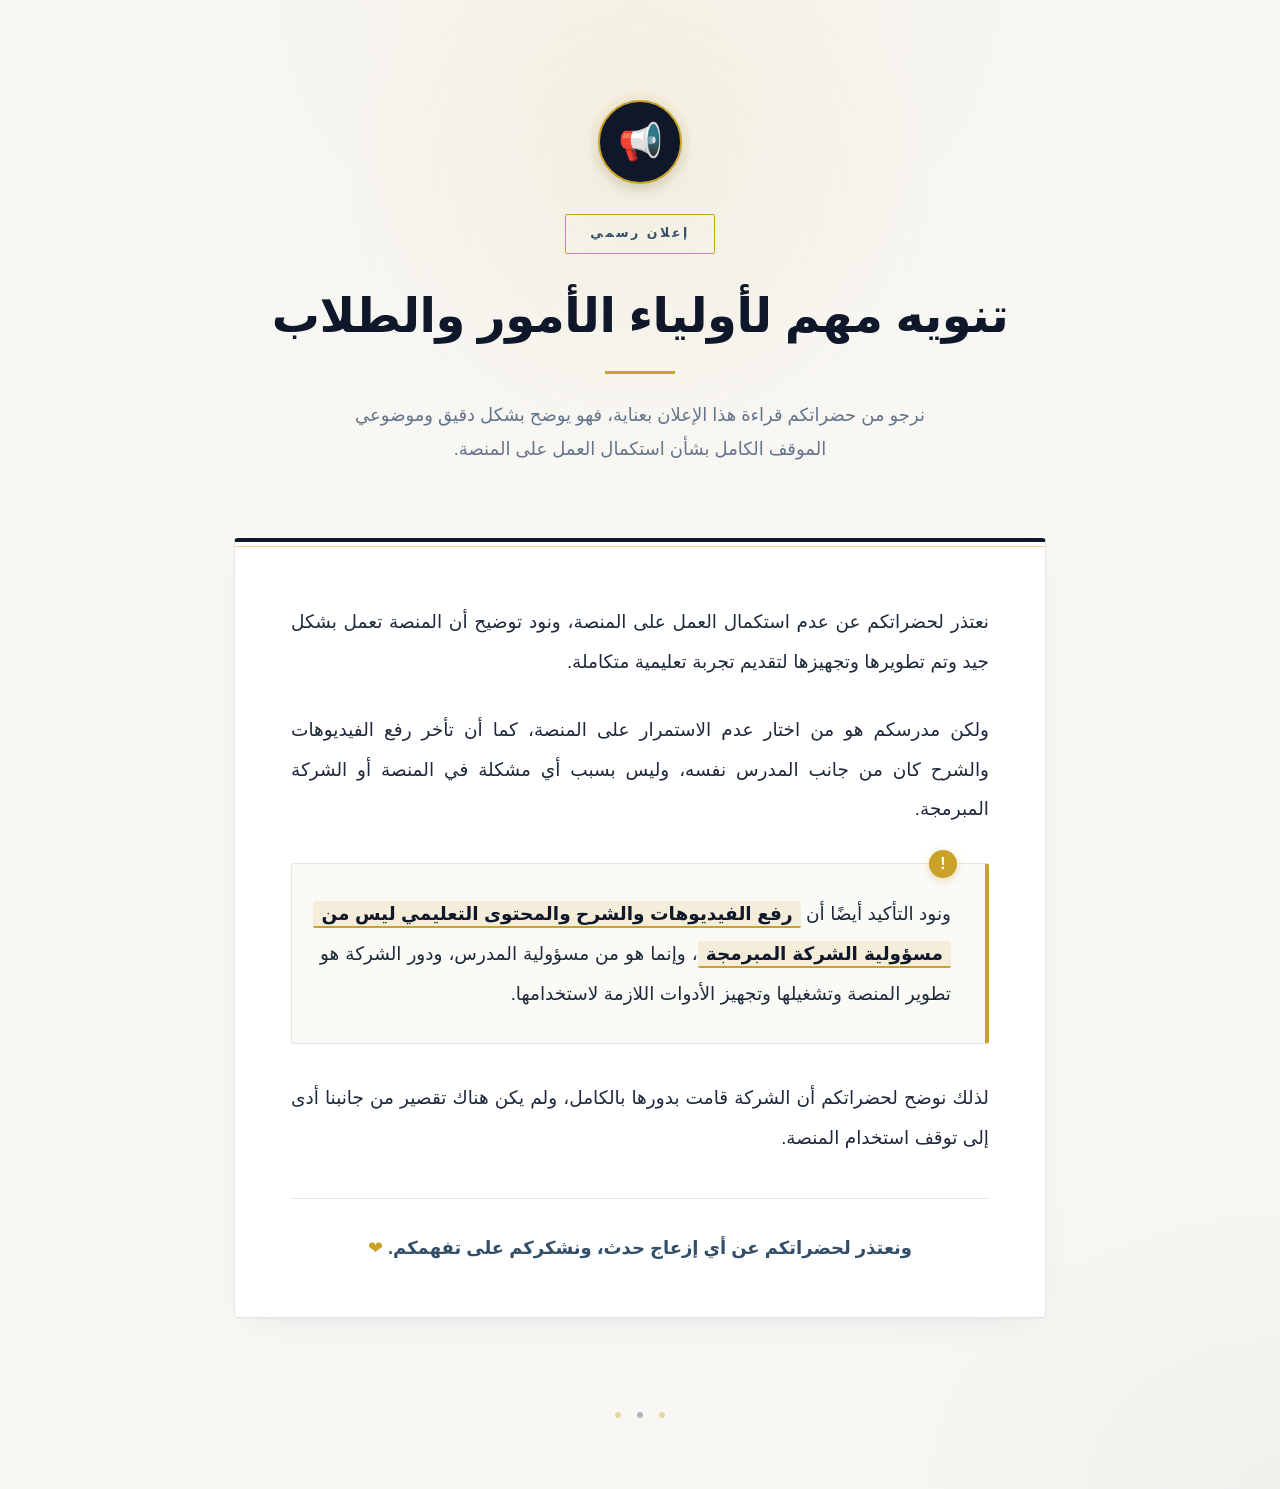
==== commit 1b116f15: "Add files via upload" ====
--- a/index.html
+++ b/index.html
@@ -1,57 +1,555 @@
-<!DOCTYPE html>
-<html lang="ar" dir="rtl">
-<head>
-  <meta charset="UTF-8">
-  <meta name="viewport" content="width=device-width, initial-scale=1.0">
-  <title>كورساتي | MFX Student</title>
-  <link href="https://fonts.googleapis.com/css2?family=IBM+Plex+Sans+Arabic:wght@300;400;500;600;700&display=swap" rel="stylesheet">
-  <link rel="stylesheet" href="css/style.css">
-</head>
-<body>
-  <nav class="navbar">
-    <div class="navbar-inner">
-      <a href="index.html" class="logo">
-        <div class="logo-mark">🎓</div>
-        <span class="text-gradient">MFX Student</span>
-      </a>
-      <button class="mfx-nav-toggle" onclick="toggleMfxNav()" aria-label="فتح القائمة">☰</button>
-      <ul class="nav-links">
-        <li><a href="index.html">كورساتي</a></li>
-        <li><a href="dashboard.html">لوحتي</a></li>
-        <li><a href="dashboard.html#leaderboard">المتصدرين</a></li>
-        <li><a href="chat.html">💬 المعلم</a></li>
-      </ul>
-      <div class="nav-actions">
-        <span style="color:var(--text-secondary); font-size:0.9rem;">مرحباً، <span id="nav-name">—</span></span>
-        <button class="btn btn-ghost" onclick="logout()">🚪 خروج</button>
-      </div>
-    </div>
-  </nav>
-
-  <section class="hero" style="padding: 140px 0 60px;">
-    <div class="container">
-      <h1 class="anim">كورساتي <span class="text-gradient">المتاحة</span></h1>
-      <p class="anim d1" style="color:var(--text-secondary); margin-top:12px;">اختر الكورس اللي عايز تذاكره النهاردة</p>
-    </div>
-  </section>
-
-  <section class="section" style="padding-top:0;">
-    <div class="container">
-      <div class="grid-3" id="my-courses">
-        <div class="card skel" style="height:320px;"></div>
-        <div class="card skel" style="height:320px;"></div>
-      </div>
-      <div class="empty" id="courses-empty" style="display:none;">
-        <div class="empty-icon">📚</div>
-        <h3>لا توجد كورسات مسجلة لك</h3>
-        <p>تواصل مع المعلم للحصول على كود وصول</p>
-      </div>
-    </div>
-  </section>
-
-  <footer class="footer">
-    <div class="container"><p>© 2026 منصة ممدوح فخري التعليمية</p></div>
-  </footer>
-  <script src="js/app.js"></script>
-</body>
+<!DOCTYPE html>
+<html lang="ar" dir="rtl">
+<head>
+<meta charset="UTF-8">
+<meta name="viewport" content="width=device-width, initial-scale=1.0">
+<title>تنويه مهم | إعلان رسمي</title>
+<style>
+  /* ========== RESET & GLOBAL ========== */
+  * {
+    margin: 0;
+    padding: 0;
+    box-sizing: border-box;
+  }
+
+  html {
+    scroll-behavior: smooth;
+  }
+
+  body {
+    font-family: 'Segoe UI', 'Tahoma', 'Arial', system-ui, -apple-system, sans-serif;
+    background: #F8F7F4;
+    background-image:
+      radial-gradient(ellipse 70% 50% at 50% 0%, rgba(201, 162, 39, 0.05), transparent 65%),
+      radial-gradient(ellipse 60% 40% at 100% 100%, rgba(15, 23, 42, 0.03), transparent 60%);
+    min-height: 100vh;
+    color: #1E293B;
+    line-height: 1.9;
+    -webkit-font-smoothing: antialiased;
+    -moz-osx-font-smoothing: grayscale;
+    overflow-x: hidden;
+    padding: 0;
+  }
+
+  /* ========== ANIMATIONS (subtle & elegant) ========== */
+  @keyframes fadeUp {
+    from {
+      opacity: 0;
+      transform: translateY(24px);
+    }
+    to {
+      opacity: 1;
+      transform: translateY(0);
+    }
+  }
+
+  @keyframes fadeIn {
+    from { opacity: 0; }
+    to   { opacity: 1; }
+  }
+
+  @keyframes slideDown {
+    from {
+      opacity: 0;
+      transform: translateY(-14px);
+    }
+    to {
+      opacity: 1;
+      transform: translateY(0);
+    }
+  }
+
+  @keyframes lineGrow {
+    from { transform: scaleX(0); }
+    to   { transform: scaleX(1); }
+  }
+
+  @keyframes softFloat {
+    0%, 100% { transform: translateY(0); }
+    50%      { transform: translateY(-4px); }
+  }
+
+  @keyframes softGlow {
+    0%, 100% { opacity: 0.5; }
+    50%      { opacity: 0.9; }
+  }
+
+  /* ========== HERO SECTION ========== */
+  .hero {
+    position: relative;
+    padding: 100px 24px 72px;
+    text-align: center;
+    overflow: hidden;
+    animation: fadeIn 1s ease both;
+  }
+
+  /* Subtle gold arc behind hero */
+  .hero::before {
+    content: "";
+    position: absolute;
+    top: -120px;
+    left: 50%;
+    transform: translateX(-50%);
+    width: 600px;
+    height: 600px;
+    border-radius: 50%;
+    background: radial-gradient(circle, rgba(201, 162, 39, 0.06) 0%, transparent 70%);
+    pointer-events: none;
+    z-index: 0;
+  }
+
+  .hero-content {
+    position: relative;
+    z-index: 1;
+    max-width: 880px;
+    margin: 0 auto;
+  }
+
+  /* Official icon — navy circle with gold ring */
+  .hero-icon {
+    width: 84px;
+    height: 84px;
+    margin: 0 auto 30px;
+    border-radius: 50%;
+    display: flex;
+    align-items: center;
+    justify-content: center;
+    background: #0F172A;
+    font-size: 36px;
+    color: #C9A227;
+    border: 2px solid #C9A227;
+    box-shadow:
+      0 6px 20px -6px rgba(15, 23, 42, 0.25),
+      0 0 0 8px rgba(201, 162, 39, 0.06);
+    animation: softFloat 5s ease-in-out infinite;
+  }
+
+  /* Small label above headline */
+  .hero-label {
+    display: inline-block;
+    font-size: 12.5px;
+    font-weight: 700;
+    letter-spacing: 2.5px;
+    color: #334E68;
+    background: transparent;
+    border: 1px solid #C9A227;
+    padding: 7px 24px;
+    border-radius: 2px;
+    margin-bottom: 28px;
+    text-transform: uppercase;
+    animation: slideDown 0.8s 0.2s cubic-bezier(0.22, 1, 0.36, 1) both;
+  }
+
+  /* Main headline */
+  .hero h1 {
+    font-size: clamp(28px, 5vw, 48px);
+    font-weight: 800;
+    line-height: 1.4;
+    margin-bottom: 24px;
+    letter-spacing: -0.4px;
+    color: #0F172A;
+    animation: slideDown 0.9s 0.35s cubic-bezier(0.22, 1, 0.36, 1) both;
+  }
+
+  /* Gold underline accent for headline */
+  .hero h1::after {
+    content: "";
+    display: block;
+    width: 70px;
+    height: 3px;
+    margin: 22px auto 0;
+    background: #C9A227;
+    border-radius: 0;
+    animation: lineGrow 1s 0.7s cubic-bezier(0.22, 1, 0.36, 1) both;
+    transform-origin: center;
+  }
+
+  /* Visual subtitle */
+  .hero-subtitle {
+    font-size: clamp(15px, 2vw, 18px);
+    color: #64748B;
+    font-weight: 400;
+    max-width: 620px;
+    margin: 0 auto;
+    line-height: 1.9;
+    animation: fadeUp 0.9s 0.55s cubic-bezier(0.22, 1, 0.36, 1) both;
+  }
+
+  /* ========== ANNOUNCEMENT MAIN CARD ========== */
+  .announcement-wrapper {
+    max-width: 860px;
+    margin: 0 auto 80px;
+    padding: 0 24px;
+    position: relative;
+    z-index: 1;
+  }
+
+  .announcement-card {
+    position: relative;
+    background: #FFFFFF;
+    border-radius: 4px;
+    padding: 60px 56px 52px;
+    border: 1px solid #E7E5E0;
+    border-top: 4px solid #0F172A;
+    box-shadow:
+      0 1px 2px rgba(15, 23, 42, 0.04),
+      0 12px 40px -18px rgba(15, 23, 42, 0.10);
+    animation: fadeUp 1s 0.85s cubic-bezier(0.22, 1, 0.36, 1) both;
+    transition: box-shadow 0.4s ease;
+  }
+
+  .announcement-card:hover {
+    box-shadow:
+      0 1px 2px rgba(15, 23, 42, 0.04),
+      0 18px 50px -18px rgba(15, 23, 42, 0.14);
+  }
+
+  /* Thin gold line under the navy top border */
+  .announcement-card::before {
+    content: "";
+    position: absolute;
+    top: 4px;
+    left: 0;
+    right: 0;
+    height: 1px;
+    background: #C9A227;
+    opacity: 0.5;
+  }
+
+  /* ========== ANNOUNCEMENT TEXT ========== */
+  .announcement-text p {
+    font-size: 18.5px;
+    line-height: 2.15;
+    color: #1E293B;
+    margin-bottom: 28px;
+    text-align: justify;
+    word-spacing: 0.3px;
+    animation: fadeUp 0.8s cubic-bezier(0.22, 1, 0.36, 1) both;
+  }
+
+  .announcement-text p:nth-child(1) { animation-delay: 1.05s; }
+  .announcement-text p:nth-child(2) { animation-delay: 1.20s; }
+  .announcement-text p:nth-child(4) { animation-delay: 1.50s; }
+
+  .announcement-text p:last-of-type {
+    margin-bottom: 0;
+  }
+
+  /* Highlighted strong text — gold accent */
+  .announcement-text strong {
+    color: #0F172A;
+    font-weight: 800;
+    background: rgba(201, 162, 39, 0.10);
+    padding: 2px 8px;
+    border-radius: 2px;
+    box-decoration-break: clone;
+    -webkit-box-decoration-break: clone;
+    border-bottom: 2px solid #C9A227;
+  }
+
+  /* ========== HIGHLIGHT BOX (key sentence) ========== */
+  .highlight-box {
+    position: relative;
+    background: #FAFAF7;
+    border: 1px solid #E7E5E0;
+    border-right: 4px solid #C9A227;
+    border-radius: 3px;
+    padding: 30px 34px 30px 28px;
+    margin: 34px 0;
+    animation: fadeUp 0.9s 1.35s cubic-bezier(0.22, 1, 0.36, 1) both;
+    transition: background 0.3s ease;
+  }
+
+  .highlight-box:hover {
+    background: #F8F7F4;
+  }
+
+  .highlight-box p {
+    font-size: 18.5px;
+    line-height: 2.15;
+    color: #1E293B;
+    text-align: justify;
+    margin: 0;
+  }
+
+  .highlight-box strong {
+    color: #0F172A;
+    font-weight: 800;
+    background: rgba(201, 162, 39, 0.14);
+    padding: 2px 8px;
+    border-radius: 2px;
+    box-decoration-break: clone;
+    -webkit-box-decoration-break: clone;
+    border-bottom: 2px solid #C9A227;
+  }
+
+  /* Small gold corner accent */
+  .highlight-box::after {
+    content: "!";
+    position: absolute;
+    top: -14px;
+    right: 28px;
+    width: 28px;
+    height: 28px;
+    background: #C9A227;
+    border-radius: 50%;
+    display: flex;
+    align-items: center;
+    justify-content: center;
+    font-size: 16px;
+    font-weight: 800;
+    color: #FFFFFF;
+    box-shadow: 0 2px 8px rgba(201, 162, 39, 0.35);
+  }
+
+  /* ========== CLOSING MESSAGE ========== */
+  .closing-message {
+    margin-top: 40px;
+    padding-top: 32px;
+    border-top: 1px solid #E7E5E0;
+    text-align: center;
+    font-size: 18px;
+    font-weight: 600;
+    color: #334E68;
+    line-height: 1.9;
+    animation: fadeUp 0.9s 1.65s cubic-bezier(0.22, 1, 0.36, 1) both;
+  }
+
+  .closing-message .heart {
+    color: #C9A227;
+    display: inline-block;
+    animation: softFloat 2.4s ease-in-out infinite;
+    font-size: 18px;
+  }
+
+  /* ========== BOTTOM DECORATIVE ELEMENT ========== */
+  .bottom-accent {
+    text-align: center;
+    padding-bottom: 60px;
+    animation: fadeIn 1.2s 1.9s ease both;
+  }
+
+  .bottom-accent .dot {
+    display: inline-block;
+    width: 6px;
+    height: 6px;
+    border-radius: 50%;
+    background: #C9A227;
+    margin: 0 6px;
+    opacity: 0.4;
+    animation: softGlow 2.4s ease-in-out infinite;
+  }
+
+  .bottom-accent .dot:nth-child(2) {
+    animation-delay: 0.4s;
+    background: #334E68;
+  }
+
+  .bottom-accent .dot:nth-child(3) {
+    animation-delay: 0.8s;
+    background: #C9A227;
+  }
+
+  /* ========== RESPONSIVE ========== */
+  @media (max-width: 768px) {
+    .hero {
+      padding: 76px 20px 56px;
+    }
+
+    .hero-icon {
+      width: 70px;
+      height: 70px;
+      font-size: 30px;
+      margin-bottom: 24px;
+    }
+
+    .announcement-card {
+      padding: 44px 34px 40px;
+    }
+
+    .announcement-text p,
+    .highlight-box p {
+      font-size: 16.5px;
+      line-height: 2.05;
+    }
+
+    .highlight-box {
+      padding: 24px 26px 24px 22px;
+    }
+
+    .closing-message {
+      font-size: 16.5px;
+    }
+  }
+
+  @media (max-width: 520px) {
+    .hero {
+      padding: 60px 16px 46px;
+    }
+
+    .hero-icon {
+      width: 62px;
+      height: 62px;
+      font-size: 26px;
+      margin-bottom: 22px;
+      border-width: 1.5px;
+    }
+
+    .hero-label {
+      font-size: 11px;
+      padding: 6px 18px;
+      letter-spacing: 1.5px;
+    }
+
+    .announcement-wrapper {
+      padding: 0 14px;
+      margin-bottom: 56px;
+    }
+
+    .announcement-card {
+      padding: 32px 22px 30px;
+      border-top-width: 3px;
+    }
+
+    .announcement-text p,
+    .highlight-box p {
+      font-size: 15px;
+      line-height: 2;
+      text-align: right;
+    }
+
+    .announcement-text strong,
+    .highlight-box strong {
+      padding: 1px 5px;
+    }
+
+    .highlight-box {
+      padding: 20px 18px 20px 16px;
+      margin: 26px 0;
+      border-right-width: 3px;
+    }
+
+    .highlight-box::after {
+      width: 24px;
+      height: 24px;
+      font-size: 13px;
+      top: -12px;
+      right: 20px;
+    }
+
+    .closing-message {
+      font-size: 15px;
+      margin-top: 30px;
+      padding-top: 26px;
+    }
+
+    .closing-message .heart {
+      font-size: 16px;
+    }
+  }
+
+  /* ========== PRINT ========== */
+  @media print {
+    body {
+      background: #fff;
+      color: #000;
+    }
+    .announcement-card {
+      box-shadow: none;
+      border: 1px solid #ccc;
+    }
+    .hero-icon {
+      box-shadow: none;
+    }
+  }
+</style>
+</head>
+<body>
+
+  <!-- ===== HERO SECTION ===== -->
+  <header class="hero">
+    <div class="hero-content">
+      <div class="hero-icon">📢</div>
+      <div class="hero-label">إعلان رسمي</div>
+      <h1>تنويه مهم لأولياء الأمور والطلاب</h1>
+      <p class="hero-subtitle">
+        نرجو من حضراتكم قراءة هذا الإعلان بعناية، فهو يوضح بشكل دقيق وموضوعي الموقف الكامل بشأن استكمال العمل على المنصة.
+      </p>
+    </div>
+  </header>
+
+  <!-- ===== MAIN ANNOUNCEMENT ===== -->
+  <main class="announcement-wrapper">
+    <div class="announcement-card">
+
+      <div class="announcement-text">
+
+        <!-- Paragraph 1 — EXACT -->
+        <p>
+          نعتذر لحضراتكم عن عدم استكمال العمل على المنصة، ونود توضيح أن المنصة تعمل بشكل جيد وتم تطويرها وتجهيزها لتقديم تجربة تعليمية متكاملة.
+        </p>
+
+        <!-- Paragraph 2 — EXACT -->
+        <p>
+          ولكن مدرسكم هو من اختار عدم الاستمرار على المنصة، كما أن تأخر رفع الفيديوهات والشرح كان من جانب المدرس نفسه، وليس بسبب أي مشكلة في المنصة أو الشركة المبرمجة.
+        </p>
+
+        <!-- Paragraph 3 (key sentence) — EXACT, inside highlight box -->
+        <div class="highlight-box">
+          <p>
+            ونود التأكيد أيضًا أن <strong>رفع الفيديوهات والشرح والمحتوى التعليمي ليس من مسؤولية الشركة المبرمجة</strong>، وإنما هو من مسؤولية المدرس، ودور الشركة هو تطوير المنصة وتشغيلها وتجهيز الأدوات اللازمة لاستخدامها.
+          </p>
+        </div>
+
+        <!-- Paragraph 4 — EXACT -->
+        <p>
+          لذلك نوضح لحضراتكم أن الشركة قامت بدورها بالكامل، ولم يكن هناك تقصير من جانبنا أدى إلى توقف استخدام المنصة.
+        </p>
+
+      </div>
+
+      <!-- Closing message — EXACT -->
+      <div class="closing-message">
+        ونعتذر لحضراتكم عن أي إزعاج حدث، ونشكركم على تفهمكم. <span class="heart">❤</span>
+      </div>
+
+    </div>
+  </main>
+
+  <!-- ===== BOTTOM DECORATIVE ACCENT ===== -->
+  <div class="bottom-accent">
+    <span class="dot"></span>
+    <span class="dot"></span>
+    <span class="dot"></span>
+  </div>
+
+  <!-- ===== JAVASCRIPT (lightweight smooth reveal) ===== -->
+  <script>
+    (function() {
+      // Smooth reveal on scroll for elements below the fold
+      const observerOptions = {
+        threshold: 0.08,
+        rootMargin: '0px 0px -30px 0px'
+      };
+
+      const observer = new IntersectionObserver((entries) => {
+        entries.forEach(entry => {
+          if (entry.isIntersecting) {
+            entry.target.style.opacity = '1';
+            observer.unobserve(entry.target);
+          }
+        });
+      }, observerOptions);
+
+      const revealElements = document.querySelectorAll('.announcement-card, .closing-message, .bottom-accent');
+      revealElements.forEach(el => {
+        observer.observe(el);
+      });
+
+      // Ensure body is visible
+      document.body.style.opacity = '1';
+    })();
+  </script>
+
+</body>
 </html>
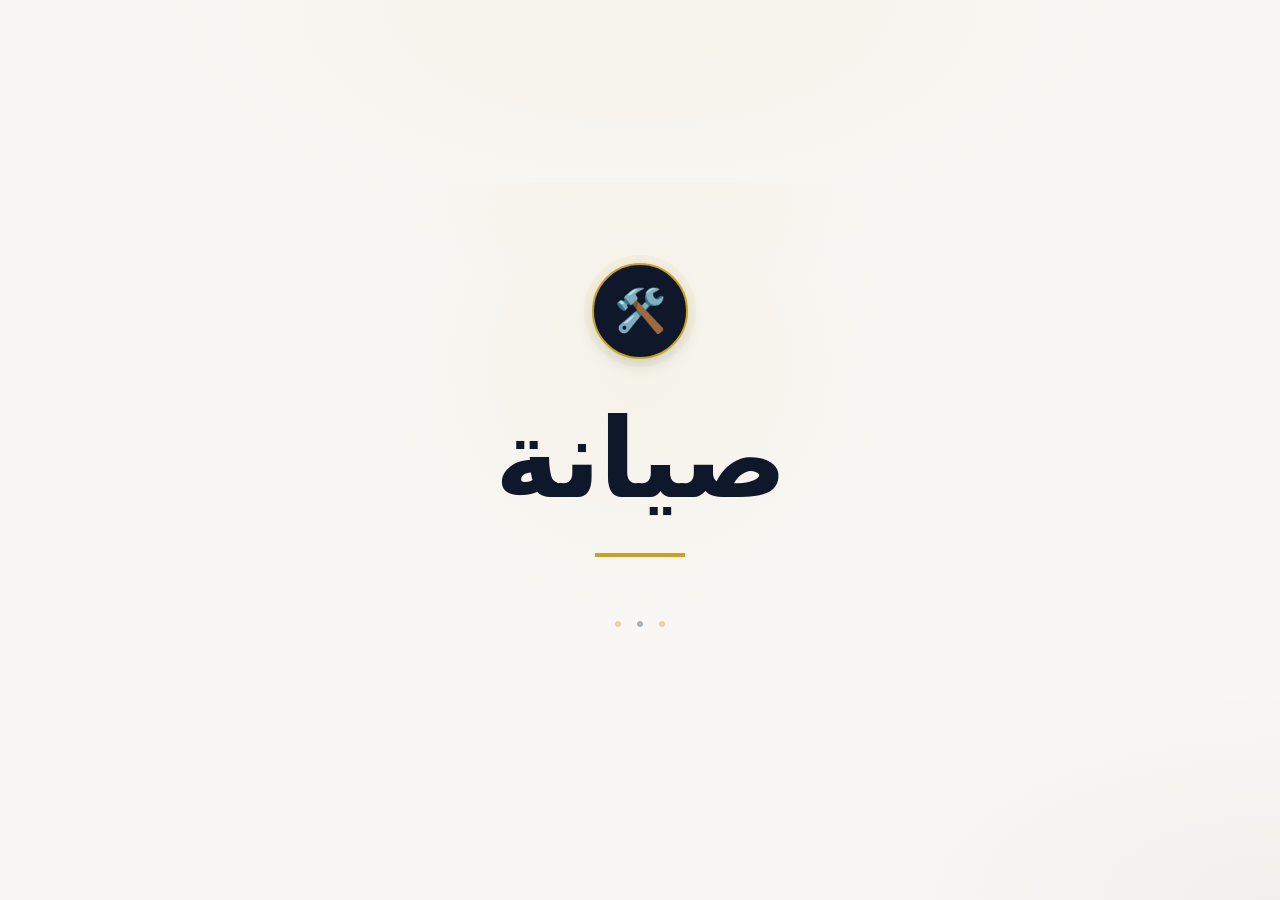
==== commit 25f4eb9b: "Update index.html" ====
--- a/index.html
+++ b/index.html
@@ -3,7 +3,7 @@
 <head>
 <meta charset="UTF-8">
 <meta name="viewport" content="width=device-width, initial-scale=1.0">
-<title>تنويه مهم | إعلان رسمي</title>
+<title>صيانة</title>
 <style>
   /* ========== RESET & GLOBAL ========== */
   * {
@@ -29,6 +29,9 @@
     -moz-osx-font-smoothing: grayscale;
     overflow-x: hidden;
     padding: 0;
+    display: flex;
+    align-items: center;
+    justify-content: center;
   }
 
   /* ========== ANIMATIONS (subtle & elegant) ========== */
@@ -77,10 +80,13 @@
   /* ========== HERO SECTION ========== */
   .hero {
     position: relative;
-    padding: 100px 24px 72px;
+    padding: 80px 24px 80px;
     text-align: center;
     overflow: hidden;
     animation: fadeIn 1s ease both;
+    width: 100%;
+    max-width: 900px;
+    margin: 0 auto;
   }
 
   /* Subtle gold arc behind hero */
@@ -107,15 +113,15 @@
 
   /* Official icon — navy circle with gold ring */
   .hero-icon {
-    width: 84px;
-    height: 84px;
-    margin: 0 auto 30px;
+    width: 96px;
+    height: 96px;
+    margin: 0 auto 34px;
     border-radius: 50%;
     display: flex;
     align-items: center;
     justify-content: center;
     background: #0F172A;
-    font-size: 36px;
+    font-size: 42px;
     color: #C9A227;
     border: 2px solid #C9A227;
     box-shadow:
@@ -124,29 +130,13 @@
     animation: softFloat 5s ease-in-out infinite;
   }
 
-  /* Small label above headline */
-  .hero-label {
-    display: inline-block;
-    font-size: 12.5px;
-    font-weight: 700;
-    letter-spacing: 2.5px;
-    color: #334E68;
-    background: transparent;
-    border: 1px solid #C9A227;
-    padding: 7px 24px;
-    border-radius: 2px;
-    margin-bottom: 28px;
-    text-transform: uppercase;
-    animation: slideDown 0.8s 0.2s cubic-bezier(0.22, 1, 0.36, 1) both;
-  }
-
   /* Main headline */
   .hero h1 {
-    font-size: clamp(28px, 5vw, 48px);
-    font-weight: 800;
-    line-height: 1.4;
-    margin-bottom: 24px;
-    letter-spacing: -0.4px;
+    font-size: clamp(48px, 10vw, 110px);
+    font-weight: 900;
+    line-height: 1.2;
+    margin-bottom: 0;
+    letter-spacing: -2px;
     color: #0F172A;
     animation: slideDown 0.9s 0.35s cubic-bezier(0.22, 1, 0.36, 1) both;
   }
@@ -155,178 +145,20 @@
   .hero h1::after {
     content: "";
     display: block;
-    width: 70px;
-    height: 3px;
-    margin: 22px auto 0;
+    width: 90px;
+    height: 4px;
+    margin: 28px auto 0;
     background: #C9A227;
     border-radius: 0;
     animation: lineGrow 1s 0.7s cubic-bezier(0.22, 1, 0.36, 1) both;
     transform-origin: center;
   }
 
-  /* Visual subtitle */
-  .hero-subtitle {
-    font-size: clamp(15px, 2vw, 18px);
-    color: #64748B;
-    font-weight: 400;
-    max-width: 620px;
-    margin: 0 auto;
-    line-height: 1.9;
-    animation: fadeUp 0.9s 0.55s cubic-bezier(0.22, 1, 0.36, 1) both;
-  }
-
-  /* ========== ANNOUNCEMENT MAIN CARD ========== */
-  .announcement-wrapper {
-    max-width: 860px;
-    margin: 0 auto 80px;
-    padding: 0 24px;
-    position: relative;
-    z-index: 1;
-  }
-
-  .announcement-card {
-    position: relative;
-    background: #FFFFFF;
-    border-radius: 4px;
-    padding: 60px 56px 52px;
-    border: 1px solid #E7E5E0;
-    border-top: 4px solid #0F172A;
-    box-shadow:
-      0 1px 2px rgba(15, 23, 42, 0.04),
-      0 12px 40px -18px rgba(15, 23, 42, 0.10);
-    animation: fadeUp 1s 0.85s cubic-bezier(0.22, 1, 0.36, 1) both;
-    transition: box-shadow 0.4s ease;
-  }
-
-  .announcement-card:hover {
-    box-shadow:
-      0 1px 2px rgba(15, 23, 42, 0.04),
-      0 18px 50px -18px rgba(15, 23, 42, 0.14);
-  }
-
-  /* Thin gold line under the navy top border */
-  .announcement-card::before {
-    content: "";
-    position: absolute;
-    top: 4px;
-    left: 0;
-    right: 0;
-    height: 1px;
-    background: #C9A227;
-    opacity: 0.5;
-  }
-
-  /* ========== ANNOUNCEMENT TEXT ========== */
-  .announcement-text p {
-    font-size: 18.5px;
-    line-height: 2.15;
-    color: #1E293B;
-    margin-bottom: 28px;
-    text-align: justify;
-    word-spacing: 0.3px;
-    animation: fadeUp 0.8s cubic-bezier(0.22, 1, 0.36, 1) both;
-  }
-
-  .announcement-text p:nth-child(1) { animation-delay: 1.05s; }
-  .announcement-text p:nth-child(2) { animation-delay: 1.20s; }
-  .announcement-text p:nth-child(4) { animation-delay: 1.50s; }
-
-  .announcement-text p:last-of-type {
-    margin-bottom: 0;
-  }
-
-  /* Highlighted strong text — gold accent */
-  .announcement-text strong {
-    color: #0F172A;
-    font-weight: 800;
-    background: rgba(201, 162, 39, 0.10);
-    padding: 2px 8px;
-    border-radius: 2px;
-    box-decoration-break: clone;
-    -webkit-box-decoration-break: clone;
-    border-bottom: 2px solid #C9A227;
-  }
-
-  /* ========== HIGHLIGHT BOX (key sentence) ========== */
-  .highlight-box {
-    position: relative;
-    background: #FAFAF7;
-    border: 1px solid #E7E5E0;
-    border-right: 4px solid #C9A227;
-    border-radius: 3px;
-    padding: 30px 34px 30px 28px;
-    margin: 34px 0;
-    animation: fadeUp 0.9s 1.35s cubic-bezier(0.22, 1, 0.36, 1) both;
-    transition: background 0.3s ease;
-  }
-
-  .highlight-box:hover {
-    background: #F8F7F4;
-  }
-
-  .highlight-box p {
-    font-size: 18.5px;
-    line-height: 2.15;
-    color: #1E293B;
-    text-align: justify;
-    margin: 0;
-  }
-
-  .highlight-box strong {
-    color: #0F172A;
-    font-weight: 800;
-    background: rgba(201, 162, 39, 0.14);
-    padding: 2px 8px;
-    border-radius: 2px;
-    box-decoration-break: clone;
-    -webkit-box-decoration-break: clone;
-    border-bottom: 2px solid #C9A227;
-  }
-
-  /* Small gold corner accent */
-  .highlight-box::after {
-    content: "!";
-    position: absolute;
-    top: -14px;
-    right: 28px;
-    width: 28px;
-    height: 28px;
-    background: #C9A227;
-    border-radius: 50%;
-    display: flex;
-    align-items: center;
-    justify-content: center;
-    font-size: 16px;
-    font-weight: 800;
-    color: #FFFFFF;
-    box-shadow: 0 2px 8px rgba(201, 162, 39, 0.35);
-  }
-
-  /* ========== CLOSING MESSAGE ========== */
-  .closing-message {
-    margin-top: 40px;
-    padding-top: 32px;
-    border-top: 1px solid #E7E5E0;
-    text-align: center;
-    font-size: 18px;
-    font-weight: 600;
-    color: #334E68;
-    line-height: 1.9;
-    animation: fadeUp 0.9s 1.65s cubic-bezier(0.22, 1, 0.36, 1) both;
-  }
-
-  .closing-message .heart {
-    color: #C9A227;
-    display: inline-block;
-    animation: softFloat 2.4s ease-in-out infinite;
-    font-size: 18px;
-  }
-
   /* ========== BOTTOM DECORATIVE ELEMENT ========== */
   .bottom-accent {
     text-align: center;
-    padding-bottom: 60px;
-    animation: fadeIn 1.2s 1.9s ease both;
+    padding-top: 50px;
+    animation: fadeIn 1.2s 1.2s ease both;
   }
 
   .bottom-accent .dot {
@@ -353,98 +185,38 @@
   /* ========== RESPONSIVE ========== */
   @media (max-width: 768px) {
     .hero {
-      padding: 76px 20px 56px;
+      padding: 60px 20px 60px;
     }
 
     .hero-icon {
-      width: 70px;
-      height: 70px;
-      font-size: 30px;
-      margin-bottom: 24px;
-    }
-
-    .announcement-card {
-      padding: 44px 34px 40px;
-    }
-
-    .announcement-text p,
-    .highlight-box p {
-      font-size: 16.5px;
-      line-height: 2.05;
-    }
-
-    .highlight-box {
-      padding: 24px 26px 24px 22px;
-    }
-
-    .closing-message {
-      font-size: 16.5px;
+      width: 78px;
+      height: 78px;
+      font-size: 34px;
+      margin-bottom: 28px;
+    }
+
+    .hero h1 {
+      letter-spacing: -1.5px;
     }
   }
 
   @media (max-width: 520px) {
     .hero {
-      padding: 60px 16px 46px;
+      padding: 50px 16px 50px;
     }
 
     .hero-icon {
-      width: 62px;
-      height: 62px;
-      font-size: 26px;
-      margin-bottom: 22px;
+      width: 68px;
+      height: 68px;
+      font-size: 28px;
+      margin-bottom: 24px;
       border-width: 1.5px;
     }
 
-    .hero-label {
-      font-size: 11px;
-      padding: 6px 18px;
-      letter-spacing: 1.5px;
-    }
-
-    .announcement-wrapper {
-      padding: 0 14px;
-      margin-bottom: 56px;
-    }
-
-    .announcement-card {
-      padding: 32px 22px 30px;
-      border-top-width: 3px;
-    }
-
-    .announcement-text p,
-    .highlight-box p {
-      font-size: 15px;
-      line-height: 2;
-      text-align: right;
-    }
-
-    .announcement-text strong,
-    .highlight-box strong {
-      padding: 1px 5px;
-    }
-
-    .highlight-box {
-      padding: 20px 18px 20px 16px;
-      margin: 26px 0;
-      border-right-width: 3px;
-    }
-
-    .highlight-box::after {
-      width: 24px;
-      height: 24px;
-      font-size: 13px;
-      top: -12px;
-      right: 20px;
-    }
-
-    .closing-message {
-      font-size: 15px;
-      margin-top: 30px;
-      padding-top: 26px;
-    }
-
-    .closing-message .heart {
-      font-size: 16px;
+    .hero h1::after {
+      width: 70px;
+      height: 3px;
+      margin-top: 22px;
     }
   }
 
@@ -454,10 +226,6 @@
       background: #fff;
       color: #000;
     }
-    .announcement-card {
-      box-shadow: none;
-      border: 1px solid #ccc;
-    }
     .hero-icon {
       box-shadow: none;
     }
@@ -469,87 +237,15 @@
   <!-- ===== HERO SECTION ===== -->
   <header class="hero">
     <div class="hero-content">
-      <div class="hero-icon">📢</div>
-      <div class="hero-label">إعلان رسمي</div>
-      <h1>تنويه مهم لأولياء الأمور والطلاب</h1>
-      <p class="hero-subtitle">
-        نرجو من حضراتكم قراءة هذا الإعلان بعناية، فهو يوضح بشكل دقيق وموضوعي الموقف الكامل بشأن استكمال العمل على المنصة.
-      </p>
+      <div class="hero-icon">🛠️</div>
+      <h1>صيانة</h1>
+      <div class="bottom-accent">
+        <span class="dot"></span>
+        <span class="dot"></span>
+        <span class="dot"></span>
+      </div>
     </div>
   </header>
 
-  <!-- ===== MAIN ANNOUNCEMENT ===== -->
-  <main class="announcement-wrapper">
-    <div class="announcement-card">
-
-      <div class="announcement-text">
-
-        <!-- Paragraph 1 — EXACT -->
-        <p>
-          نعتذر لحضراتكم عن عدم استكمال العمل على المنصة، ونود توضيح أن المنصة تعمل بشكل جيد وتم تطويرها وتجهيزها لتقديم تجربة تعليمية متكاملة.
-        </p>
-
-        <!-- Paragraph 2 — EXACT -->
-        <p>
-          ولكن مدرسكم هو من اختار عدم الاستمرار على المنصة، كما أن تأخر رفع الفيديوهات والشرح كان من جانب المدرس نفسه، وليس بسبب أي مشكلة في المنصة أو الشركة المبرمجة.
-        </p>
-
-        <!-- Paragraph 3 (key sentence) — EXACT, inside highlight box -->
-        <div class="highlight-box">
-          <p>
-            ونود التأكيد أيضًا أن <strong>رفع الفيديوهات والشرح والمحتوى التعليمي ليس من مسؤولية الشركة المبرمجة</strong>، وإنما هو من مسؤولية المدرس، ودور الشركة هو تطوير المنصة وتشغيلها وتجهيز الأدوات اللازمة لاستخدامها.
-          </p>
-        </div>
-
-        <!-- Paragraph 4 — EXACT -->
-        <p>
-          لذلك نوضح لحضراتكم أن الشركة قامت بدورها بالكامل، ولم يكن هناك تقصير من جانبنا أدى إلى توقف استخدام المنصة.
-        </p>
-
-      </div>
-
-      <!-- Closing message — EXACT -->
-      <div class="closing-message">
-        ونعتذر لحضراتكم عن أي إزعاج حدث، ونشكركم على تفهمكم. <span class="heart">❤</span>
-      </div>
-
-    </div>
-  </main>
-
-  <!-- ===== BOTTOM DECORATIVE ACCENT ===== -->
-  <div class="bottom-accent">
-    <span class="dot"></span>
-    <span class="dot"></span>
-    <span class="dot"></span>
-  </div>
-
-  <!-- ===== JAVASCRIPT (lightweight smooth reveal) ===== -->
-  <script>
-    (function() {
-      // Smooth reveal on scroll for elements below the fold
-      const observerOptions = {
-        threshold: 0.08,
-        rootMargin: '0px 0px -30px 0px'
-      };
-
-      const observer = new IntersectionObserver((entries) => {
-        entries.forEach(entry => {
-          if (entry.isIntersecting) {
-            entry.target.style.opacity = '1';
-            observer.unobserve(entry.target);
-          }
-        });
-      }, observerOptions);
-
-      const revealElements = document.querySelectorAll('.announcement-card, .closing-message, .bottom-accent');
-      revealElements.forEach(el => {
-        observer.observe(el);
-      });
-
-      // Ensure body is visible
-      document.body.style.opacity = '1';
-    })();
-  </script>
-
 </body>
-</html>+</html>
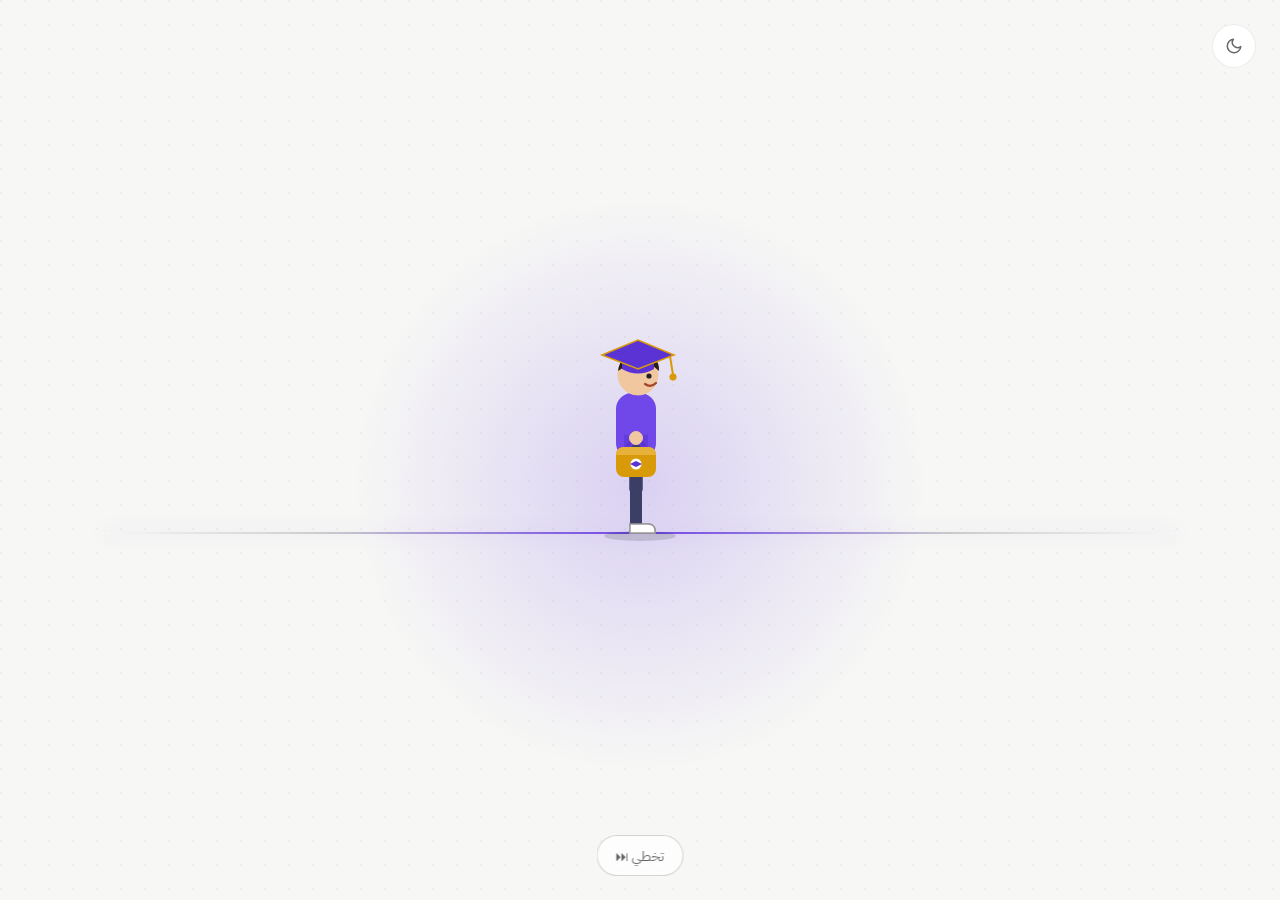
==== commit 40b9940b: "Add files via upload" ====
--- a/index.html
+++ b/index.html
@@ -1,251 +1,78 @@
-<!DOCTYPE html>
-<html lang="ar" dir="rtl">
-<head>
-<meta charset="UTF-8">
-<meta name="viewport" content="width=device-width, initial-scale=1.0">
-<title>صيانة</title>
-<style>
-  /* ========== RESET & GLOBAL ========== */
-  * {
-    margin: 0;
-    padding: 0;
-    box-sizing: border-box;
-  }
-
-  html {
-    scroll-behavior: smooth;
-  }
-
-  body {
-    font-family: 'Segoe UI', 'Tahoma', 'Arial', system-ui, -apple-system, sans-serif;
-    background: #F8F7F4;
-    background-image:
-      radial-gradient(ellipse 70% 50% at 50% 0%, rgba(201, 162, 39, 0.05), transparent 65%),
-      radial-gradient(ellipse 60% 40% at 100% 100%, rgba(15, 23, 42, 0.03), transparent 60%);
-    min-height: 100vh;
-    color: #1E293B;
-    line-height: 1.9;
-    -webkit-font-smoothing: antialiased;
-    -moz-osx-font-smoothing: grayscale;
-    overflow-x: hidden;
-    padding: 0;
-    display: flex;
-    align-items: center;
-    justify-content: center;
-  }
-
-  /* ========== ANIMATIONS (subtle & elegant) ========== */
-  @keyframes fadeUp {
-    from {
-      opacity: 0;
-      transform: translateY(24px);
-    }
-    to {
-      opacity: 1;
-      transform: translateY(0);
-    }
-  }
-
-  @keyframes fadeIn {
-    from { opacity: 0; }
-    to   { opacity: 1; }
-  }
-
-  @keyframes slideDown {
-    from {
-      opacity: 0;
-      transform: translateY(-14px);
-    }
-    to {
-      opacity: 1;
-      transform: translateY(0);
-    }
-  }
-
-  @keyframes lineGrow {
-    from { transform: scaleX(0); }
-    to   { transform: scaleX(1); }
-  }
-
-  @keyframes softFloat {
-    0%, 100% { transform: translateY(0); }
-    50%      { transform: translateY(-4px); }
-  }
-
-  @keyframes softGlow {
-    0%, 100% { opacity: 0.5; }
-    50%      { opacity: 0.9; }
-  }
-
-  /* ========== HERO SECTION ========== */
-  .hero {
-    position: relative;
-    padding: 80px 24px 80px;
-    text-align: center;
-    overflow: hidden;
-    animation: fadeIn 1s ease both;
-    width: 100%;
-    max-width: 900px;
-    margin: 0 auto;
-  }
-
-  /* Subtle gold arc behind hero */
-  .hero::before {
-    content: "";
-    position: absolute;
-    top: -120px;
-    left: 50%;
-    transform: translateX(-50%);
-    width: 600px;
-    height: 600px;
-    border-radius: 50%;
-    background: radial-gradient(circle, rgba(201, 162, 39, 0.06) 0%, transparent 70%);
-    pointer-events: none;
-    z-index: 0;
-  }
-
-  .hero-content {
-    position: relative;
-    z-index: 1;
-    max-width: 880px;
-    margin: 0 auto;
-  }
-
-  /* Official icon — navy circle with gold ring */
-  .hero-icon {
-    width: 96px;
-    height: 96px;
-    margin: 0 auto 34px;
-    border-radius: 50%;
-    display: flex;
-    align-items: center;
-    justify-content: center;
-    background: #0F172A;
-    font-size: 42px;
-    color: #C9A227;
-    border: 2px solid #C9A227;
-    box-shadow:
-      0 6px 20px -6px rgba(15, 23, 42, 0.25),
-      0 0 0 8px rgba(201, 162, 39, 0.06);
-    animation: softFloat 5s ease-in-out infinite;
-  }
-
-  /* Main headline */
-  .hero h1 {
-    font-size: clamp(48px, 10vw, 110px);
-    font-weight: 900;
-    line-height: 1.2;
-    margin-bottom: 0;
-    letter-spacing: -2px;
-    color: #0F172A;
-    animation: slideDown 0.9s 0.35s cubic-bezier(0.22, 1, 0.36, 1) both;
-  }
-
-  /* Gold underline accent for headline */
-  .hero h1::after {
-    content: "";
-    display: block;
-    width: 90px;
-    height: 4px;
-    margin: 28px auto 0;
-    background: #C9A227;
-    border-radius: 0;
-    animation: lineGrow 1s 0.7s cubic-bezier(0.22, 1, 0.36, 1) both;
-    transform-origin: center;
-  }
-
-  /* ========== BOTTOM DECORATIVE ELEMENT ========== */
-  .bottom-accent {
-    text-align: center;
-    padding-top: 50px;
-    animation: fadeIn 1.2s 1.2s ease both;
-  }
-
-  .bottom-accent .dot {
-    display: inline-block;
-    width: 6px;
-    height: 6px;
-    border-radius: 50%;
-    background: #C9A227;
-    margin: 0 6px;
-    opacity: 0.4;
-    animation: softGlow 2.4s ease-in-out infinite;
-  }
-
-  .bottom-accent .dot:nth-child(2) {
-    animation-delay: 0.4s;
-    background: #334E68;
-  }
-
-  .bottom-accent .dot:nth-child(3) {
-    animation-delay: 0.8s;
-    background: #C9A227;
-  }
-
-  /* ========== RESPONSIVE ========== */
-  @media (max-width: 768px) {
-    .hero {
-      padding: 60px 20px 60px;
-    }
-
-    .hero-icon {
-      width: 78px;
-      height: 78px;
-      font-size: 34px;
-      margin-bottom: 28px;
-    }
-
-    .hero h1 {
-      letter-spacing: -1.5px;
-    }
-  }
-
-  @media (max-width: 520px) {
-    .hero {
-      padding: 50px 16px 50px;
-    }
-
-    .hero-icon {
-      width: 68px;
-      height: 68px;
-      font-size: 28px;
-      margin-bottom: 24px;
-      border-width: 1.5px;
-    }
-
-    .hero h1::after {
-      width: 70px;
-      height: 3px;
-      margin-top: 22px;
-    }
-  }
-
-  /* ========== PRINT ========== */
-  @media print {
-    body {
-      background: #fff;
-      color: #000;
-    }
-    .hero-icon {
-      box-shadow: none;
-    }
-  }
-</style>
-</head>
-<body>
-
-  <!-- ===== HERO SECTION ===== -->
-  <header class="hero">
-    <div class="hero-content">
-      <div class="hero-icon">🛠️</div>
-      <h1>صيانة</h1>
-      <div class="bottom-accent">
-        <span class="dot"></span>
-        <span class="dot"></span>
-        <span class="dot"></span>
-      </div>
-    </div>
-  </header>
-
-</body>
-</html>
+<!DOCTYPE html>
+<html lang="ar" dir="rtl">
+<head>
+  <meta charset="UTF-8">
+  <meta name="viewport" content="width=device-width, initial-scale=1.0">
+  <title>كورساتي | MFX Student</title>
+  <meta name="theme-color" content="#050505">
+  <script>
+    (function () {
+      try {
+        var t = localStorage.getItem('mfx_theme');
+        if (t !== 'light' && t !== 'dark') {
+          t = window.matchMedia('(prefers-color-scheme: light)').matches ? 'light' : 'dark';
+        }
+        document.documentElement.setAttribute('data-theme', t);
+      } catch (e) {
+        document.documentElement.setAttribute('data-theme', 'dark');
+      }
+    })();
+  </script>
+  <link rel="preconnect" href="https://fonts.googleapis.com">
+  <link rel="preconnect" href="https://fonts.gstatic.com" crossorigin>
+  <link href="https://fonts.googleapis.com/css2?family=Plus+Jakarta+Sans:wght@300;400;500;600;700;800&family=IBM+Plex+Sans+Arabic:wght@300;400;500;600;700&display=swap" rel="stylesheet">
+  <link rel="stylesheet" href="css/style.css">
+</head>
+<body>
+  <nav class="navbar">
+    <div class="navbar-inner">
+      <a href="index.html" class="logo">
+        <div class="logo-mark">🎓</div>
+        <span class="text-gradient">MFX Student</span>
+      </a>
+      <button class="mfx-nav-toggle" onclick="toggleMfxNav()" aria-label="فتح القائمة">☰</button>
+      <ul class="nav-links">
+        <li><a href="index.html">كورساتي</a></li>
+        <li><a href="dashboard.html">لوحتي</a></li>
+        <li><a href="dashboard.html#leaderboard">المتصدرين</a></li>
+        <li><a href="chat.html">💬 المعلم</a></li>
+      </ul>
+      <div class="nav-actions">
+        <button type="button" class="theme-toggle" onclick="toggleTheme()" aria-label="تبديل الوضع الليلي/النهاري" title="تبديل الوضع">
+          <svg class="icon-sun" viewBox="0 0 24 24" width="18" height="18" fill="none" stroke="currentColor" stroke-width="2" stroke-linecap="round" stroke-linejoin="round" aria-hidden="true"><circle cx="12" cy="12" r="4"/><path d="M12 2v2M12 20v2M4.93 4.93l1.41 1.41M17.66 17.66l1.41 1.41M2 12h2M20 12h2M4.93 19.07l1.41-1.41M17.66 6.34l1.41-1.41"/></svg>
+          <svg class="icon-moon" viewBox="0 0 24 24" width="18" height="18" fill="none" stroke="currentColor" stroke-width="2" stroke-linecap="round" stroke-linejoin="round" aria-hidden="true"><path d="M21 12.79A9 9 0 1 1 11.21 3 7 7 0 0 0 21 12.79z"/></svg>
+        </button>
+        <span style="color:var(--text-secondary); font-size:0.9rem;">مرحباً، <span id="nav-name">—</span></span>
+        <button class="btn btn-ghost" onclick="logout()">🚪 خروج</button>
+      </div>
+    </div>
+  </nav>
+
+  <section class="hero" style="padding: 140px 0 60px;">
+    <div class="container">
+      <h1 class="anim">كورساتي <span class="text-gradient">المتاحة</span></h1>
+      <p class="anim d1" style="color:var(--text-secondary); margin-top:12px;">اختر الكورس اللي عايز تذاكره النهاردة</p>
+    </div>
+  </section>
+
+  <section class="section" style="padding-top:0;">
+    <div class="container">
+      <div class="grid-3" id="my-courses">
+        <div class="card skel" style="height:320px;"></div>
+        <div class="card skel" style="height:320px;"></div>
+      </div>
+      <div class="empty" id="courses-empty" style="display:none;">
+        <div class="empty-icon">📚</div>
+        <h3>لا توجد كورسات مسجلة لك</h3>
+        <p>تواصل مع المعلم للحصول على كود وصول</p>
+      </div>
+    </div>
+  </section>
+
+  <footer class="footer">
+    <div class="container"><p>© 2026 منصة ممدوح فخري التعليمية</p></div>
+  </footer>
+  <script src="js/app.js"></script>
+  <script src="js/theme.js"></script>
+</body>
+</html>
--- a/css/style.css
+++ b/css/style.css
@@ -0,0 +1,1268 @@
+@import url('https://fonts.googleapis.com/css2?family=Plus+Jakarta+Sans:wght@300;400;500;600;700;800&family=IBM+Plex+Sans+Arabic:wght@300;400;500;600;700&display=swap');
+
+/* =============================================================
+   MFX Student — "Midnight Violet" premium design system
+   Dark  : deep black + electric violet + amber highlight
+   Light : warm off-white + violet accent + soft shadows
+   ============================================================= */
+
+:root,
+html[data-theme="dark"] {
+  --bg: #050505;
+  --bg-elevated: #0c0c0c;
+  --bg-card: #111111;
+  --bg-glass: rgba(10, 10, 10, 0.72);
+  --nav-bg: rgba(5, 5, 5, 0.72);
+  --border: rgba(255, 255, 255, 0.08);
+  --border-hover: rgba(255, 255, 255, 0.18);
+  --text: #ffffff;
+  --text-secondary: #a0a0a0;
+  --text-muted: #6a6a6a;
+  --accent: #8052ff;
+  --accent-deep: #6a3ce8;
+  --accent-light: #a78bfa;
+  --accent-glow: rgba(128, 82, 255, 0.35);
+  --accent-soft: rgba(128, 82, 255, 0.12);
+  --accent-2: #ffb829;
+  --accent-2-light: #ffca5e;
+  --accent-2-glow: rgba(255, 184, 41, 0.28);
+  --success: #4ade80;
+  --warning: #ffb829;
+  --danger: #f87171;
+  --dot-color: rgba(255, 255, 255, 0.045);
+  --shadow-sm: 0 1px 2px rgba(0, 0, 0, 0.5);
+  --shadow-md: 0 8px 30px rgba(0, 0, 0, 0.5);
+  --shadow-lg: 0 24px 60px rgba(0, 0, 0, 0.55);
+  --radius-sm: 8px;
+  --radius-md: 12px;
+  --radius-lg: 18px;
+  --radius-xl: 26px;
+  --transition: all 0.25s cubic-bezier(0.4, 0, 0.2, 1);
+  --font-display: 'Plus Jakarta Sans', 'IBM Plex Sans Arabic', sans-serif;
+  --font-body: 'Plus Jakarta Sans', 'IBM Plex Sans Arabic', -apple-system, BlinkMacSystemFont, 'Segoe UI', sans-serif;
+}
+
+html[data-theme="light"] {
+  --bg: #f7f7f5;
+  --bg-elevated: #ffffff;
+  --bg-card: #ffffff;
+  --bg-glass: rgba(255, 255, 255, 0.78);
+  --nav-bg: rgba(247, 247, 245, 0.82);
+  --border: rgba(17, 17, 17, 0.08);
+  --border-hover: rgba(17, 17, 17, 0.18);
+  --text: #111111;
+  --text-secondary: #666666;
+  --text-muted: #999999;
+  --accent: #7047e8;
+  --accent-deep: #5b33d4;
+  --accent-light: #8b6bef;
+  --accent-glow: rgba(112, 71, 232, 0.22);
+  --accent-soft: rgba(112, 71, 232, 0.08);
+  --accent-2: #d99a0a;
+  --accent-2-light: #e8b13a;
+  --accent-2-glow: rgba(217, 154, 10, 0.18);
+  --success: #16a34a;
+  --warning: #d99a0a;
+  --danger: #dc2626;
+  --dot-color: rgba(17, 17, 17, 0.04);
+  --shadow-sm: 0 1px 2px rgba(17, 17, 17, 0.05);
+  --shadow-md: 0 8px 30px rgba(17, 17, 17, 0.08);
+  --shadow-lg: 0 24px 60px rgba(17, 17, 17, 0.12);
+}
+
+html.mfx-theme-anim,
+html.mfx-theme-anim *,
+html.mfx-theme-anim *::before,
+html.mfx-theme-anim *::after {
+  transition: background-color 0.5s ease, color 0.5s ease,
+              border-color 0.5s ease, box-shadow 0.5s ease !important;
+}
+
+* { margin: 0; padding: 0; box-sizing: border-box; }
+html { scroll-behavior: smooth; -webkit-text-size-adjust: 100%; }
+body {
+  font-family: var(--font-body);
+  background:
+    radial-gradient(circle at 1px 1px, var(--dot-color) 1px, transparent 0) 0 0/24px 24px,
+    var(--bg);
+  color: var(--text);
+  line-height: 1.7;
+  min-height: 100vh;
+  direction: rtl;
+  -webkit-font-smoothing: antialiased;
+  -moz-osx-font-smoothing: grayscale;
+  overflow-x: hidden;
+  transition: background-color 0.3s ease, color 0.3s ease;
+}
+h1, h2, h3, h4 { font-family: var(--font-display); letter-spacing: -0.02em; }
+h1 { font-weight: 700; }
+h2 { font-weight: 700; }
+h3 { font-weight: 600; }
+
+::-webkit-scrollbar { width: 8px; height: 8px; }
+::-webkit-scrollbar-track { background: transparent; }
+::-webkit-scrollbar-thumb { background: var(--border-hover); border-radius: 4px; }
+::-webkit-scrollbar-thumb:hover { background: var(--accent); }
+::selection { background: var(--accent); color: #fff; }
+
+a:focus-visible, button:focus-visible, input:focus-visible,
+textarea:focus-visible, select:focus-visible,
+.btn:focus-visible, .opt:focus-within {
+  outline: 2px solid var(--accent);
+  outline-offset: 3px;
+  border-radius: 4px;
+}
+
+@media (prefers-reduced-motion: reduce) {
+  *, *::before, *::after {
+    animation-duration: 0.01ms !important;
+    animation-iteration-count: 1 !important;
+    transition-duration: 0.01ms !important;
+    scroll-behavior: auto !important;
+  }
+  .anim, .skel, .hero-particles { animation: none !important; opacity: 1 !important; }
+  .reveal { opacity: 1 !important; transform: none !important; }
+}
+
+/* ===== Layout ===== */
+.container { max-width: 1200px; margin: 0 auto; padding: 0 24px; }
+.section { padding: 100px 0; }
+
+.text-gradient {
+  font-family: var(--font-display);
+  background: linear-gradient(120deg, var(--accent-light) 0%, var(--accent) 60%, var(--accent-deep) 100%);
+  -webkit-background-clip: text;
+  -webkit-text-fill-color: transparent;
+  background-clip: text;
+  font-weight: 700;
+}
+html[data-theme="light"] .text-gradient {
+  background: linear-gradient(120deg, var(--accent) 0%, var(--accent-deep) 100%);
+  -webkit-background-clip: text;
+  -webkit-text-fill-color: transparent;
+  background-clip: text;
+}
+
+.glass {
+  background: var(--bg-glass);
+  backdrop-filter: blur(24px) saturate(160%);
+  -webkit-backdrop-filter: blur(24px) saturate(160%);
+  border: 1px solid var(--border);
+}
+
+/* ===== Navbar ===== */
+.navbar {
+  position: fixed;
+  top: 0; left: 0; right: 0;
+  z-index: 1000;
+  height: 72px;
+  display: flex;
+  align-items: center;
+  background: var(--nav-bg);
+  backdrop-filter: blur(24px) saturate(160%);
+  -webkit-backdrop-filter: blur(24px) saturate(160%);
+  border-bottom: 1px solid var(--border);
+}
+.navbar-inner {
+  width: 100%;
+  max-width: 1200px;
+  margin: 0 auto;
+  padding: 0 24px;
+  display: flex;
+  align-items: center;
+  justify-content: space-between;
+  gap: 16px;
+  position: relative;
+}
+.logo {
+  display: flex;
+  align-items: center;
+  gap: 10px;
+  text-decoration: none;
+  color: var(--text);
+  font-family: var(--font-display);
+  font-weight: 700;
+  font-size: 1.2rem;
+  letter-spacing: -0.02em;
+}
+.logo-mark {
+  width: 38px; height: 38px;
+  border-radius: 12px;
+  background: linear-gradient(135deg, var(--accent), var(--accent-deep));
+  display: flex;
+  align-items: center;
+  justify-content: center;
+  font-size: 1.1rem;
+  box-shadow: 0 4px 20px var(--accent-glow), inset 0 1px 0 rgba(255,255,255,0.2);
+  transition: var(--transition);
+}
+.logo:hover .logo-mark { transform: rotate(-6deg) scale(1.05); }
+.nav-links {
+  display: flex;
+  gap: 4px;
+  list-style: none;
+}
+.nav-links a {
+  color: var(--text-secondary);
+  text-decoration: none;
+  font-size: 0.9rem;
+  font-weight: 500;
+  padding: 8px 14px;
+  border-radius: 100px;
+  transition: var(--transition);
+  position: relative;
+}
+.nav-links a:hover {
+  color: var(--text);
+  background: var(--accent-soft);
+}
+.nav-links a.active {
+  color: var(--accent);
+  background: var(--accent-soft);
+}
+.nav-actions { display: flex; gap: 10px; align-items: center; }
+
+.mfx-nav-toggle {
+  display: none;
+  align-items: center; justify-content: center;
+  width: 40px; height: 40px;
+  background: transparent;
+  border: 1px solid var(--border);
+  border-radius: 12px;
+  color: var(--text);
+  font-size: 1.2rem;
+  cursor: pointer;
+  transition: var(--transition);
+}
+.mfx-nav-toggle:hover { border-color: var(--accent); color: var(--accent); }
+
+/* ===== Theme toggle ===== */
+.theme-toggle {
+  display: inline-flex;
+  align-items: center;
+  justify-content: center;
+  width: 38px; height: 38px;
+  border-radius: 50%;
+  background: transparent;
+  border: 1px solid var(--border);
+  color: var(--text-secondary);
+  cursor: pointer;
+  position: relative;
+  overflow: hidden;
+  padding: 0;
+  flex-shrink: 0;
+  transition: var(--transition);
+}
+.theme-toggle:hover {
+  color: var(--accent);
+  border-color: var(--accent);
+  box-shadow: 0 0 24px var(--accent-glow);
+  transform: rotate(15deg);
+}
+.theme-toggle svg {
+  position: absolute;
+  top: 50%; left: 50%;
+  margin: -9px 0 0 -9px;
+  transition: transform 0.55s cubic-bezier(0.6, -0.28, 0.735, 0.045),
+              opacity 0.35s ease;
+}
+html[data-theme="dark"] .theme-toggle .icon-sun { opacity: 1; transform: rotate(0deg) scale(1); }
+html[data-theme="dark"] .theme-toggle .icon-moon { opacity: 0; transform: rotate(-90deg) scale(0.4); }
+html[data-theme="light"] .theme-toggle .icon-sun { opacity: 0; transform: rotate(90deg) scale(0.4); }
+html[data-theme="light"] .theme-toggle .icon-moon { opacity: 1; transform: rotate(0deg) scale(1); }
+
+.theme-toggle-floating {
+  position: fixed;
+  top: 24px;
+  inset-inline-start: 24px;
+  z-index: 1001;
+  background: var(--bg-card);
+  width: 44px; height: 44px;
+}
+
+/* ===== Buttons ===== */
+.btn {
+  display: inline-flex;
+  align-items: center;
+  justify-content: center;
+  gap: 8px;
+  padding: 11px 24px;
+  border-radius: 12px;
+  font-size: 0.9rem;
+  font-weight: 600;
+  text-decoration: none;
+  border: none;
+  cursor: pointer;
+  transition: var(--transition);
+  font-family: inherit;
+  white-space: nowrap;
+  position: relative;
+  letter-spacing: -0.01em;
+}
+.btn-primary {
+  background: linear-gradient(135deg, var(--accent), var(--accent-deep));
+  color: #fff;
+  box-shadow: 0 4px 20px var(--accent-glow), inset 0 1px 0 rgba(255,255,255,0.2);
+}
+.btn-primary:hover {
+  transform: translateY(-2px);
+  box-shadow: 0 12px 36px var(--accent-glow), inset 0 1px 0 rgba(255,255,255,0.25);
+  filter: brightness(1.08);
+}
+.btn-primary:active { transform: translateY(0); }
+.btn-secondary {
+  background: var(--bg-elevated);
+  color: var(--text);
+  border: 1px solid var(--border);
+}
+html[data-theme="dark"] .btn-secondary { background: #161616; }
+.btn-secondary:hover {
+  border-color: var(--accent);
+  color: var(--accent);
+  transform: translateY(-1px);
+}
+.btn-ghost {
+  background: transparent;
+  color: var(--text-secondary);
+  border: 1px solid transparent;
+}
+.btn-ghost:hover {
+  color: var(--text);
+  background: var(--accent-soft);
+  border-color: var(--border);
+}
+.btn-danger {
+  background: rgba(248, 113, 113, 0.1);
+  color: var(--danger);
+  border: 1px solid rgba(248, 113, 113, 0.22);
+}
+html[data-theme="light"] .btn-danger { background: rgba(220, 38, 38, 0.08); }
+.btn-danger:hover {
+  background: rgba(248, 113, 113, 0.18);
+  transform: translateY(-1px);
+}
+.btn-lg { padding: 15px 34px; font-size: 1rem; border-radius: 14px; }
+.btn-sm { padding: 7px 15px; font-size: 0.8rem; border-radius: 10px; }
+.btn[disabled], .btn.is-loading { opacity: 0.6; cursor: not-allowed; pointer-events: none; }
+
+/* ===== Hero ===== */
+.hero {
+  position: relative;
+  padding: 160px 0 100px;
+  overflow: hidden;
+  text-align: center;
+  isolation: isolate;
+}
+.hero::before {
+  content: '';
+  position: absolute;
+  top: -40%; left: 50%;
+  width: 900px; height: 900px;
+  background: radial-gradient(circle, var(--accent-glow) 0%, transparent 62%);
+  pointer-events: none;
+  animation: mfx-hero-drift 11s ease-in-out infinite;
+  z-index: -1;
+}
+.hero::after {
+  content: '';
+  position: absolute;
+  bottom: -35%; right: 6%;
+  width: 520px; height: 520px;
+  background: radial-gradient(circle, var(--accent-2-glow) 0%, transparent 68%);
+  pointer-events: none;
+  animation: mfx-hero-drift-2 9s ease-in-out infinite;
+  z-index: -1;
+}
+@keyframes mfx-hero-drift {
+  0%, 100% { transform: translateX(-50%) translateY(0); }
+  50% { transform: translateX(-50%) translateY(28px); }
+}
+@keyframes mfx-hero-drift-2 {
+  0%, 100% { transform: translate(0, 0) scale(1); }
+  50% { transform: translate(-20px, -16px) scale(1.08); }
+}
+.hero h1 {
+  font-size: clamp(2.5rem, 6vw, 4.4rem);
+  font-weight: 800;
+  line-height: 1.1;
+  margin-bottom: 22px;
+  position: relative;
+  z-index: 1;
+  letter-spacing: -0.035em;
+}
+.hero p {
+  font-size: 1.15rem;
+  color: var(--text-secondary);
+  max-width: 560px;
+  margin: 0 auto 40px;
+  position: relative;
+  z-index: 1;
+  line-height: 1.7;
+}
+.hero-actions {
+  display: flex;
+  gap: 16px;
+  justify-content: center;
+  flex-wrap: wrap;
+  position: relative;
+  z-index: 1;
+}
+
+/* Hero particles — injected by theme.js */
+.hero-particles {
+  position: absolute;
+  inset: 0;
+  pointer-events: none;
+  overflow: hidden;
+  z-index: 0;
+}
+.hero-particles span {
+  position: absolute;
+  width: 3px; height: 3px;
+  border-radius: 50%;
+  background: var(--accent-light);
+  box-shadow: 0 0 8px var(--accent);
+  animation: mfx-float 8s ease-in-out infinite;
+}
+html[data-theme="light"] .hero-particles span {
+  background: var(--accent);
+  box-shadow: 0 0 6px var(--accent-glow);
+}
+@keyframes mfx-float {
+  0%, 100% { transform: translate(0, 0); opacity: 0.3; }
+  50% { transform: translate(14px, -22px); opacity: 0.9; }
+}
+
+/* ===== Cards ===== */
+.card {
+  background: var(--bg-card);
+  border: 1px solid var(--border);
+  border-radius: var(--radius-lg);
+  overflow: hidden;
+  transition: var(--transition);
+  position: relative;
+}
+html[data-theme="dark"] .card { background: linear-gradient(180deg, #121212 0%, #0e0e0e 100%); }
+.card::before {
+  content: '';
+  position: absolute;
+  top: 0; left: 0; right: 0;
+  height: 1px;
+  background: linear-gradient(90deg, transparent, var(--border-hover), transparent);
+  z-index: 1;
+}
+.card:hover {
+  border-color: var(--accent);
+  transform: translateY(-6px);
+  box-shadow: var(--shadow-lg), 0 0 60px var(--accent-glow);
+}
+.card-img {
+  width: 100%;
+  height: 180px;
+  background:
+    radial-gradient(circle at 30% 30%, var(--accent-glow) 0%, transparent 60%),
+    linear-gradient(135deg, var(--bg-elevated) 0%, var(--bg-card) 100%);
+  display: flex;
+  align-items: center;
+  justify-content: center;
+  font-size: 3.4rem;
+  position: relative;
+  overflow: hidden;
+}
+.card-img::after {
+  content: '';
+  position: absolute;
+  inset: 0;
+  background: linear-gradient(to top, var(--bg-card), transparent 65%);
+}
+.card-body { padding: 24px; }
+.card-tag {
+  display: inline-block;
+  padding: 4px 12px;
+  background: var(--accent-soft);
+  color: var(--accent);
+  border-radius: 100px;
+  font-size: 0.72rem;
+  font-weight: 600;
+  letter-spacing: 0.04em;
+  text-transform: uppercase;
+  margin-bottom: 12px;
+}
+.card h3 { font-size: 1.15rem; font-weight: 600; margin-bottom: 8px; line-height: 1.4; letter-spacing: -0.015em; }
+.card p { color: var(--text-secondary); font-size: 0.9rem; line-height: 1.7; margin-bottom: 16px; }
+.card-footer {
+  display: flex;
+  align-items: center;
+  justify-content: space-between;
+  padding-top: 16px;
+  border-top: 1px solid var(--border);
+}
+.card-price { font-size: 1.4rem; font-weight: 700; }
+.card-price span { font-size: 0.8rem; color: var(--text-muted); font-weight: 400; }
+
+/* ===== Grids ===== */
+.grid-3 {
+  display: grid;
+  grid-template-columns: repeat(auto-fill, minmax(320px, 1fr));
+  gap: 24px;
+}
+.grid-4 {
+  display: grid;
+  grid-template-columns: repeat(auto-fill, minmax(240px, 1fr));
+  gap: 20px;
+}
+
+/* ===== Feature cards ===== */
+.feature-card {
+  padding: 32px;
+  background: var(--bg-card);
+  border: 1px solid var(--border);
+  border-radius: var(--radius-lg);
+  transition: var(--transition);
+}
+.feature-card:hover {
+  border-color: var(--accent);
+  box-shadow: 0 0 40px var(--accent-glow);
+  transform: translateY(-4px);
+}
+.feature-icon {
+  width: 52px; height: 52px;
+  border-radius: 14px;
+  background: linear-gradient(135deg, var(--accent), var(--accent-deep));
+  display: flex;
+  align-items: center;
+  justify-content: center;
+  font-size: 1.4rem;
+  margin-bottom: 20px;
+  box-shadow: 0 8px 24px var(--accent-glow);
+}
+.feature-card h3 { font-size: 1.05rem; font-weight: 600; margin-bottom: 8px; }
+.feature-card p { color: var(--text-secondary); font-size: 0.9rem; line-height: 1.7; }
+
+/* ===== Tabs ===== */
+.tabs {
+  display: flex;
+  gap: 6px;
+  border-bottom: 1px solid var(--border);
+  margin-bottom: 32px;
+  overflow-x: auto;
+}
+.tabs::-webkit-scrollbar { height: 0; }
+.tab {
+  padding: 12px 22px;
+  background: none;
+  border: none;
+  color: var(--text-secondary);
+  font-family: inherit;
+  font-size: 0.9rem;
+  font-weight: 600;
+  cursor: pointer;
+  border-radius: 12px 12px 0 0;
+  border-bottom: 2px solid transparent;
+  transition: var(--transition);
+  white-space: nowrap;
+}
+.tab:hover { color: var(--text); background: var(--accent-soft); }
+.tab.active {
+  color: var(--accent);
+  border-bottom-color: var(--accent);
+}
+
+/* ===== Accordion ===== */
+.accordion-item {
+  background: var(--bg-card);
+  border: 1px solid var(--border);
+  border-radius: var(--radius-md);
+  overflow: hidden;
+  margin-bottom: 10px;
+  transition: var(--transition);
+}
+.accordion-item:hover { border-color: var(--border-hover); }
+.accordion-item.open { border-color: var(--accent); box-shadow: 0 0 30px var(--accent-glow); }
+.accordion-header {
+  padding: 18px 22px;
+  display: flex;
+  align-items: center;
+  justify-content: space-between;
+  cursor: pointer;
+  transition: var(--transition);
+  user-select: none;
+}
+.accordion-header:hover { background: var(--accent-soft); }
+.accordion-header h4 { font-size: 0.95rem; font-weight: 600; }
+.accordion-header .meta {
+  display: flex;
+  align-items: center;
+  gap: 16px;
+  color: var(--text-muted);
+  font-size: 0.82rem;
+}
+.accordion-content { padding: 0 22px 22px; display: none; }
+.accordion-item.open .accordion-content { display: block; }
+
+/* ===== Exam ===== */
+.exam-wrap { max-width: 800px; margin: 0 auto; padding: 120px 24px 60px; }
+.exam-header { text-align: center; margin-bottom: 48px; }
+.timer {
+  display: inline-flex;
+  align-items: center;
+  gap: 10px;
+  padding: 10px 24px;
+  background: var(--bg-card);
+  border: 1px solid var(--border);
+  border-radius: 100px;
+  font-size: 1.05rem;
+  font-weight: 700;
+  font-family: 'Plus Jakarta Sans', ui-monospace, monospace;
+  letter-spacing: 1.5px;
+  transition: var(--transition);
+}
+.timer.timer-low {
+  color: var(--danger);
+  border-color: var(--danger);
+  background: rgba(248, 113, 113, 0.08);
+  animation: mfx-timer-pulse 1.2s ease-in-out infinite;
+}
+@keyframes mfx-timer-pulse {
+  50% { box-shadow: 0 0 24px rgba(248, 113, 113, 0.4); }
+}
+.q-nav-pill {
+  width: 38px; height: 38px;
+  border-radius: 50%;
+  padding: 0;
+  border: 1px solid var(--border);
+  background: var(--bg-card);
+  color: var(--text-secondary);
+  font-weight: 600;
+  font-size: 0.82rem;
+  cursor: pointer;
+  transition: var(--transition);
+}
+.q-nav-pill:hover { border-color: var(--accent); color: var(--accent); }
+.q-nav-pill.answered {
+  background: var(--accent-soft);
+  border-color: var(--accent);
+  color: var(--accent);
+}
+.q-nav-pill.current {
+  background: linear-gradient(135deg, var(--accent), var(--accent-deep));
+  border-color: transparent;
+  color: #fff;
+  box-shadow: 0 0 0 3px var(--accent-glow);
+}
+.q-card {
+  background: var(--bg-card);
+  border: 1px solid var(--border);
+  border-radius: var(--radius-lg);
+  padding: 32px;
+  margin-bottom: 20px;
+  animation: fadeUp 0.4s ease both;
+}
+.q-num {
+  display: inline-block;
+  padding: 5px 14px;
+  background: linear-gradient(135deg, var(--accent), var(--accent-deep));
+  color: #fff;
+  border-radius: 100px;
+  font-size: 0.72rem;
+  font-weight: 700;
+  letter-spacing: 0.05em;
+  margin-bottom: 16px;
+}
+.q-text { font-size: 1.08rem; font-weight: 600; margin-bottom: 24px; line-height: 1.85; letter-spacing: -0.01em; }
+.opts { display: flex; flex-direction: column; gap: 10px; }
+.opt {
+  display: flex;
+  align-items: center;
+  gap: 14px;
+  padding: 15px 20px;
+  background: var(--bg-elevated);
+  border: 1px solid var(--border);
+  border-radius: var(--radius-md);
+  cursor: pointer;
+  transition: var(--transition);
+}
+html[data-theme="dark"] .opt { background: #131313; }
+.opt:hover { border-color: var(--accent); background: var(--accent-soft); }
+.opt input[type="radio"], .opt input[type="checkbox"] {
+  width: 20px; height: 20px;
+  accent-color: var(--accent);
+  flex-shrink: 0;
+  cursor: pointer;
+}
+.opt.sel { border-color: var(--accent); background: var(--accent-soft); box-shadow: 0 0 0 3px var(--accent-glow); }
+
+/* ===== Auth ===== */
+.auth-wrap {
+  min-height: 100vh;
+  display: flex;
+  align-items: center;
+  justify-content: center;
+  padding: 24px;
+  position: relative;
+  overflow: hidden;
+}
+.auth-wrap::before {
+  content: '';
+  position: absolute;
+  top: 15%; left: 50%;
+  transform: translateX(-50%);
+  width: 700px; height: 700px;
+  background: radial-gradient(circle, var(--accent-glow) 0%, transparent 58%);
+  pointer-events: none;
+  animation: mfx-hero-drift 12s ease-in-out infinite;
+}
+.auth-card {
+  width: 100%;
+  max-width: 440px;
+  background: var(--bg-card);
+  border: 1px solid var(--border);
+  border-radius: var(--radius-xl);
+  padding: 48px 36px;
+  position: relative;
+  overflow: hidden;
+  z-index: 1;
+  box-shadow: var(--shadow-lg);
+}
+html[data-theme="dark"] .auth-card { background: linear-gradient(180deg, #141414 0%, #0e0e0e 100%); }
+.auth-card::before {
+  content: '';
+  position: absolute;
+  top: -80px; right: -60px;
+  width: 220px; height: 220px;
+  border-radius: 50%;
+  background: var(--accent-glow);
+  filter: blur(50px);
+  pointer-events: none;
+  z-index: 0;
+  animation: mfx-drift-1 9s ease-in-out infinite;
+}
+.auth-card::after {
+  content: '';
+  position: absolute;
+  bottom: -70px; left: -50px;
+  width: 160px; height: 160px;
+  border-radius: 50%;
+  background: var(--accent-2-glow);
+  filter: blur(50px);
+  pointer-events: none;
+  z-index: 0;
+  animation: mfx-drift-2 7s ease-in-out infinite;
+}
+.auth-card > * { position: relative; z-index: 1; }
+.auth-card .logo { justify-content: center; margin-bottom: 32px; }
+.auth-card h2 {
+  text-align: center;
+  margin-bottom: 18px;
+  font-size: 1.55rem;
+  position: relative;
+  padding-bottom: 16px;
+  font-weight: 700;
+}
+.auth-card h2::after {
+  content: '';
+  position: absolute;
+  bottom: 0; right: 50%;
+  transform: translateX(50%);
+  width: 56px; height: 4px;
+  border-radius: 4px;
+  background: linear-gradient(90deg, var(--accent), var(--accent-2));
+}
+.auth-card > p { text-align: center; color: var(--text-secondary); margin-bottom: 30px; font-size: 0.92rem; }
+.form-group { margin-bottom: 18px; }
+.form-group label {
+  display: block;
+  margin-bottom: 8px;
+  font-size: 0.83rem;
+  font-weight: 500;
+  color: var(--text-secondary);
+}
+.inp {
+  width: 100%;
+  padding: 13px 16px;
+  background: var(--bg-elevated);
+  border: 1px solid var(--border);
+  border-radius: var(--radius-md);
+  color: var(--text);
+  font-family: inherit;
+  font-size: 0.95rem;
+  transition: var(--transition);
+}
+html[data-theme="dark"] .inp { background: #161616; }
+.inp:focus {
+  outline: none;
+  border-color: var(--accent);
+  box-shadow: 0 0 0 4px var(--accent-glow);
+  background: var(--bg-card);
+}
+.inp::placeholder { color: var(--text-muted); }
+
+/* ===== Empty states ===== */
+.empty { text-align: center; padding: 80px 24px; color: var(--text-muted); }
+.empty-icon { font-size: 4rem; margin-bottom: 20px; opacity: 0.5; }
+.empty h3 { color: var(--text-secondary); margin-bottom: 8px; font-size: 1.1rem; font-weight: 600; }
+.empty p { font-size: 0.9rem; max-width: 400px; margin: 0 auto; }
+
+/* ===== Badges ===== */
+.badge {
+  display: inline-flex;
+  align-items: center;
+  gap: 6px;
+  padding: 5px 12px;
+  border-radius: 100px;
+  font-size: 0.72rem;
+  font-weight: 600;
+  letter-spacing: 0.02em;
+}
+.badge-ok { background: rgba(74, 222, 128, 0.12); color: var(--success); }
+.badge-warn { background: var(--accent-2-glow); color: var(--accent-2-light); }
+html[data-theme="light"] .badge-warn { color: var(--accent-2); }
+.badge-err { background: rgba(248, 113, 113, 0.12); color: var(--danger); }
+.badge-info { background: var(--accent-soft); color: var(--accent); }
+
+/* ===== Progress ===== */
+.prog { width: 100%; height: 6px; background: var(--bg-elevated); border-radius: 100px; overflow: hidden; }
+html[data-theme="dark"] .prog { background: #1a1a1a; }
+.prog-fill {
+  height: 100%;
+  background: linear-gradient(90deg, var(--accent), var(--accent-light));
+  border-radius: 100px;
+  transition: width 0.7s cubic-bezier(0.4, 0, 0.2, 1);
+  box-shadow: 0 0 12px var(--accent-glow);
+}
+
+/* ===== Toast ===== */
+.toast {
+  position: fixed;
+  bottom: 28px;
+  left: 50%;
+  transform: translateX(-50%) translateY(120px);
+  padding: 14px 26px;
+  background: var(--bg-card);
+  border: 1px solid var(--border);
+  border-radius: 14px;
+  color: var(--text);
+  font-size: 0.9rem;
+  font-weight: 500;
+  z-index: 9999;
+  opacity: 0;
+  transition: all 0.42s cubic-bezier(0.16, 1, 0.3, 1);
+  box-shadow: var(--shadow-lg), 0 0 40px var(--accent-glow);
+  max-width: 90vw;
+}
+.toast.on { transform: translateX(-50%) translateY(0); opacity: 1; }
+
+/* ===== Section header ===== */
+.sec-head { text-align: center; margin-bottom: 64px; }
+.sec-head h2 {
+  font-size: clamp(1.9rem, 4vw, 2.7rem);
+  margin-bottom: 20px;
+  font-weight: 700;
+  position: relative;
+  display: inline-block;
+  padding-bottom: 18px;
+  letter-spacing: -0.03em;
+}
+.sec-head h2::after {
+  content: '';
+  position: absolute;
+  bottom: 0; right: 50%;
+  transform: translateX(50%);
+  width: 72px; height: 4px;
+  border-radius: 4px;
+  background: linear-gradient(90deg, var(--accent), var(--accent-2));
+}
+.sec-head p { color: var(--text-secondary); font-size: 1.02rem; max-width: 520px; margin: 0 auto; line-height: 1.7; }
+
+/* ===== Footer ===== */
+.footer {
+  border-top: 1px solid var(--border);
+  padding: 40px 0;
+  text-align: center;
+  color: var(--text-muted);
+  font-size: 0.85rem;
+}
+
+/* ===== Animations ===== */
+@keyframes fadeUp {
+  from { opacity: 0; transform: translateY(24px); }
+  to { opacity: 1; transform: translateY(0); }
+}
+.anim { animation: fadeUp 0.7s cubic-bezier(0.16, 1, 0.3, 1) forwards; opacity: 0; }
+.d1 { animation-delay: 0.08s; }
+.d2 { animation-delay: 0.16s; }
+.d3 { animation-delay: 0.24s; }
+
+/* Scroll reveal — applied by theme.js */
+.reveal { opacity: 0; transform: translateY(24px); }
+.reveal.is-visible {
+  opacity: 1;
+  transform: translateY(0);
+  transition: opacity 0.75s cubic-bezier(0.16, 1, 0.3, 1),
+              transform 0.75s cubic-bezier(0.16, 1, 0.3, 1);
+}
+
+/* ===== Skeleton ===== */
+.skel {
+  background: linear-gradient(90deg,
+    var(--bg-elevated) 25%,
+    var(--bg-card) 50%,
+    var(--bg-elevated) 75%);
+  background-size: 200% 100%;
+  animation: shimmer 1.6s infinite;
+  border-radius: var(--radius-md);
+}
+html[data-theme="dark"] .skel {
+  background: linear-gradient(90deg, #131313 25%, #1c1c1c 50%, #131313 75%);
+  background-size: 200% 100%;
+}
+@keyframes shimmer {
+  0% { background-position: 200% 0; }
+  100% { background-position: -200% 0; }
+}
+
+/* ===== Dashboard ===== */
+.dash-sidebar {
+  width: 260px;
+  height: 100vh;
+  position: fixed;
+  right: 0; top: 0;
+  background: var(--bg-card);
+  border-left: 1px solid var(--border);
+  padding: 24px;
+  z-index: 100;
+  overflow-y: auto;
+}
+.dash-main { margin-right: 260px; padding: 96px 32px 32px; min-height: 100vh; }
+.dash-nav-item {
+  display: flex;
+  align-items: center;
+  gap: 12px;
+  padding: 12px 16px;
+  border-radius: var(--radius-md);
+  color: var(--text-secondary);
+  text-decoration: none;
+  font-size: 0.9rem;
+  font-weight: 500;
+  transition: var(--transition);
+  margin-bottom: 4px;
+}
+.dash-nav-item:hover, .dash-nav-item.active {
+  background: var(--accent-soft);
+  color: var(--accent);
+}
+.dash-nav-item.active { border-right: 2px solid var(--accent); }
+
+.stat-card {
+  background: var(--bg-card);
+  border: 1px solid var(--border);
+  border-radius: var(--radius-lg);
+  padding: 24px;
+  transition: var(--transition);
+  position: relative;
+  overflow: hidden;
+}
+html[data-theme="dark"] .stat-card { background: linear-gradient(180deg, #131313 0%, #0e0e0e 100%); }
+.stat-card::after {
+  content: '';
+  position: absolute;
+  top: 0; left: 0; right: 0;
+  height: 2px;
+  background: linear-gradient(90deg, transparent, var(--accent), transparent);
+  opacity: 0;
+  transition: opacity 0.3s ease;
+}
+.stat-card:hover { border-color: var(--accent); transform: translateY(-4px); box-shadow: 0 0 40px var(--accent-glow); }
+.stat-card:hover::after { opacity: 1; }
+.stat-value { font-size: 2.1rem; font-weight: 800; margin-bottom: 4px; letter-spacing: -0.03em; line-height: 1.1; }
+.stat-label { color: var(--text-secondary); font-size: 0.83rem; }
+
+/* ===== Table ===== */
+.table-wrap { overflow-x: auto; }
+table { width: 100%; border-collapse: collapse; font-size: 0.9rem; }
+th, td { padding: 14px 16px; text-align: right; border-bottom: 1px solid var(--border); }
+th {
+  color: var(--text-secondary);
+  font-weight: 600;
+  font-size: 0.78rem;
+  text-transform: uppercase;
+  letter-spacing: 0.06em;
+}
+tr:hover td { background: var(--accent-soft); }
+
+/* ===== Leaderboard ===== */
+.leaderboard-item {
+  display: flex;
+  align-items: center;
+  gap: 16px;
+  padding: 16px 20px;
+  background: var(--bg-card);
+  border: 1px solid var(--border);
+  border-radius: var(--radius-md);
+  margin-bottom: 8px;
+  transition: var(--transition);
+}
+html[data-theme="dark"] .leaderboard-item { background: #121212; }
+.leaderboard-item:hover { border-color: var(--accent); transform: translateX(-4px); }
+.leaderboard-rank {
+  width: 38px; height: 38px;
+  border-radius: 50%;
+  display: flex;
+  align-items: center;
+  justify-content: center;
+  font-weight: 700;
+  font-size: 0.9rem;
+  flex-shrink: 0;
+}
+.rank-1 { background: linear-gradient(135deg, #fbbf24, #f59e0b); color: #1a1509; box-shadow: 0 0 20px rgba(251, 191, 36, 0.4); }
+.rank-2 { background: linear-gradient(135deg, #e5e7eb, #9ca3af); color: #1a1509; }
+.rank-3 { background: linear-gradient(135deg, #fdba74, #ea580c); color: #1a1509; }
+.rank-other { background: var(--bg-elevated); color: var(--text-secondary); }
+html[data-theme="dark"] .rank-other { background: #1a1a1a; }
+
+/* ===== Vocab ===== */
+.vocab-card {
+  display: flex;
+  align-items: center;
+  justify-content: space-between;
+  gap: 12px;
+  padding: 16px 20px;
+  background: var(--bg-card);
+  border: 1px solid var(--border);
+  border-radius: var(--radius-md);
+  transition: var(--transition);
+}
+html[data-theme="dark"] .vocab-card { background: #121212; }
+.vocab-card:hover { border-color: var(--accent); box-shadow: 0 0 24px var(--accent-glow); }
+.vocab-word { font-weight: 600; font-size: 1.05rem; color: var(--text); }
+.vocab-lang-badge {
+  display: inline-block;
+  padding: 4px 12px;
+  background: var(--accent-soft);
+  color: var(--accent);
+  font-size: 0.72rem;
+  font-weight: 700;
+  border-radius: 20px;
+  letter-spacing: 0.05em;
+}
+.vocab-play-btn { padding: 8px 16px; font-size: 0.9rem; }
+.vocab-play-btn:active { transform: scale(0.95); }
+.vocab-play-btn:disabled { opacity: 0.6; cursor: not-allowed; }
+.vocab-play-btn:disabled:hover { transform: none; }
+
+/* ===== Form helpers ===== */
+.btn.active {
+  background: var(--accent) !important;
+  color: #fff !important;
+  box-shadow: 0 0 24px var(--accent-glow) !important;
+}
+.mode-toggle {
+  display: flex;
+  gap: 8px;
+  margin-bottom: 16px;
+  border-bottom: 2px solid var(--border);
+  padding-bottom: 12px;
+}
+.mode-toggle .btn { flex: 1; border-radius: 12px 12px 0 0; border-bottom: 3px solid transparent; }
+.mode-toggle .btn.active { border-bottom-color: var(--accent); background: transparent; color: var(--accent); }
+textarea.inp { resize: vertical; font-family: var(--font-body); line-height: 1.7; }
+
+/* ===== Global spinner ===== */
+.mfx-spinner {
+  display: inline-block;
+  width: 18px;
+  height: 18px;
+  border: 2px solid var(--border-hover);
+  border-top-color: var(--accent);
+  border-left-color: var(--accent-light);
+  border-radius: 50%;
+  animation: mfx-spin 0.7s linear infinite;
+  vertical-align: -3px;
+  margin-left: 8px;
+}
+@keyframes mfx-spin { to { transform: rotate(360deg); } }
+
+/* ===== Blobs ===== */
+.mfx-blob {
+  position: absolute;
+  border-radius: 50%;
+  filter: blur(30px);
+  opacity: 0.35;
+  pointer-events: none;
+  z-index: 0;
+}
+.mfx-blob-1 {
+  width: 180px; height: 180px;
+  background: var(--accent);
+  top: -60px; right: -40px;
+  animation: mfx-drift-1 9s ease-in-out infinite;
+}
+.mfx-blob-2 {
+  width: 120px; height: 120px;
+  background: var(--accent-2);
+  bottom: -40px; left: -30px;
+  animation: mfx-drift-2 7s ease-in-out infinite;
+}
+@keyframes mfx-drift-1 {
+  0%, 100% { transform: translate(0, 0) scale(1); }
+  50% { transform: translate(-18px, 16px) scale(1.12); }
+}
+@keyframes mfx-drift-2 {
+  0%, 100% { transform: translate(0, 0) scale(1); }
+  50% { transform: translate(14px, -14px) scale(0.9); }
+}
+
+/* ===== Page loader ===== */
+.mfx-page-loader {
+  position: fixed;
+  inset: 0;
+  z-index: 9999;
+  display: flex;
+  align-items: center;
+  justify-content: center;
+  background: var(--bg);
+  overflow: hidden;
+  transition: opacity 0.25s ease;
+}
+.mfx-page-loader.is-hiding { opacity: 0; pointer-events: none; }
+.mfx-page-loader-content {
+  position: relative;
+  z-index: 1;
+  display: flex;
+  flex-direction: column;
+  align-items: center;
+  gap: 16px;
+}
+.mfx-page-loader-credit {
+  font-family: var(--font-display);
+  font-size: 1rem;
+  font-weight: 700;
+  letter-spacing: 0.4px;
+  background: linear-gradient(120deg, var(--accent-light), var(--accent), var(--accent-2));
+  -webkit-background-clip: text;
+  -webkit-text-fill-color: transparent;
+  background-clip: text;
+}
+.loader-cube-wrap { width: 110px; height: 110px; display: flex; align-items: center; justify-content: center; }
+.loader-cube { position: relative; width: 0; height: 0; animation: cube-cluster-spin 7s linear infinite; }
+.loader-cube .face {
+  position: absolute;
+  top: 50%; left: 50%;
+  width: 14px; height: 14px;
+  margin: -7px 0 0 -7px;
+  background: linear-gradient(135deg, var(--accent), var(--accent-deep));
+  border-radius: 3px;
+  box-shadow: 0 3px 10px var(--accent-glow);
+}
+.loader-cube .face::before {
+  content: '';
+  position: absolute;
+  top: -6px; left: 1px;
+  width: 14px; height: 7px;
+  background: var(--accent-light);
+  opacity: 0.9;
+  transform: skewX(-38deg);
+  border-radius: 2px 2px 0 0;
+}
+.loader-cube .face::after {
+  content: '';
+  position: absolute;
+  top: 1px; left: 13px;
+  width: 7px; height: 14px;
+  background: var(--accent-deep);
+  opacity: 0.8;
+  transform: skewY(-38deg);
+  border-radius: 0 2px 2px 0;
+}
+.face-front  { animation: explode-front  1.6s ease-in-out infinite; }
+.face-back   { animation: explode-back   1.6s ease-in-out infinite 0.06s; }
+.face-right  { animation: explode-right  1.6s ease-in-out infinite 0.12s; }
+.face-left   { animation: explode-left   1.6s ease-in-out infinite 0.18s; }
+.face-top    { animation: explode-top    1.6s ease-in-out infinite 0.24s; }
+.face-bottom { animation: explode-bottom 1.6s ease-in-out infinite 0.3s; }
+@keyframes cube-cluster-spin { from { transform: rotate(0deg); } to { transform: rotate(360deg); } }
+@keyframes explode-front  { 0%, 12%, 100% { transform: translate(0, 0) rotate(0deg); opacity: 0.95; } 50% { transform: translate(0, -46px) rotate(220deg); opacity: 0.3; } }
+@keyframes explode-back   { 0%, 12%, 100% { transform: translate(0, 0) rotate(0deg); opacity: 0.95; } 50% { transform: translate(0, 46px) rotate(-220deg); opacity: 0.3; } }
+@keyframes explode-right  { 0%, 12%, 100% { transform: translate(0, 0) rotate(0deg); opacity: 0.95; } 50% { transform: translate(46px, 0) rotate(260deg); opacity: 0.3; } }
+@keyframes explode-left   { 0%, 12%, 100% { transform: translate(0, 0) rotate(0deg); opacity: 0.95; } 50% { transform: translate(-46px, 0) rotate(-260deg); opacity: 0.3; } }
+@keyframes explode-top    { 0%, 12%, 100% { transform: translate(0, 0) rotate(0deg); opacity: 0.95; } 50% { transform: translate(-34px, -34px) rotate(180deg); opacity: 0.3; } }
+@keyframes explode-bottom { 0%, 12%, 100% { transform: translate(0, 0) rotate(0deg); opacity: 0.95; } 50% { transform: translate(34px, 34px) rotate(-180deg); opacity: 0.3; } }
+
+/* ===== Results pending ===== */
+.results-pending { text-align: center; }
+.results-pending .icon { font-size: 3rem; margin-bottom: 12px; }
+
+/* ===== Audio / autosave ===== */
+.q-audio { width: 100%; margin-bottom: 16px; }
+.autosave-status { font-size: 0.72rem; color: var(--text-muted); margin-top: 8px; min-height: 1em; }
+
+/* ===== Presentation deterrent cover ===== */
+#presentation-blur-cover {
+  position: absolute;
+  inset: 0;
+  display: none;
+  align-items: center;
+  justify-content: center;
+  background: rgba(0, 0, 0, 0.85);
+  color: #fff;
+  font-size: 0.9rem;
+  text-align: center;
+  padding: 24px;
+  z-index: 6;
+  backdrop-filter: blur(20px);
+  -webkit-backdrop-filter: blur(20px);
+}
+
+/* ===== Responsive ===== */
+@media (max-width: 900px) {
+  .grid-3 { grid-template-columns: repeat(auto-fill, minmax(260px, 1fr)); }
+}
+
+@media (max-width: 768px) {
+  .nav-links {
+    display: none;
+    position: absolute;
+    top: 72px;
+    right: 0; left: 0;
+    flex-direction: column;
+    gap: 4px;
+    background: var(--bg-card);
+    border-bottom: 1px solid var(--border);
+    padding: 14px 20px 18px;
+    z-index: 999;
+    box-shadow: var(--shadow-lg);
+  }
+  .nav-links.mfx-open { display: flex; animation: fadeUp 0.3s ease both; }
+  .nav-links a { display: block; padding: 12px 14px; border-radius: 12px; }
+  .mfx-nav-toggle { display: flex; }
+  .nav-actions > span { display: none; }
+  .hero { padding: 130px 0 60px; }
+  .hero h1 { font-size: clamp(2rem, 8vw, 2.6rem); }
+  .section { padding: 60px 0; }
+  .grid-3, .grid-4 { grid-template-columns: 1fr; }
+  .auth-card { padding: 36px 24px; }
+  .dash-sidebar { display: none; }
+  .dash-main { margin-right: 0; padding: 84px 16px 16px; }
+  .viewer-section { padding: 74px 0 24px !important; }
+  .viewer-container { padding: 0 10px !important; }
+  .viewer-frame-wrap { border-radius: 12px !important; }
+  .q-card { padding: 22px; }
+  .exam-wrap { padding: 100px 16px 40px; }
+  .q-nav-pill { width: 34px; height: 34px; font-size: 0.78rem; }
+  .vocab-card { flex-direction: column; align-items: flex-start; gap: 12px; }
+  .vocab-card > div:last-child { width: 100%; display: flex; gap: 8px; }
+  .vocab-card .btn { flex: 1; }
+  .mode-toggle { flex-direction: column; }
+  .mode-toggle .btn { border-bottom: none; border-right: 3px solid transparent; }
+  .mode-toggle .btn.active { border-right-color: var(--accent); border-bottom: none; }
+}
+
+@media (max-width: 480px) {
+  .container { padding: 0 16px; }
+  .navbar-inner { padding: 0 16px; }
+  .btn { padding: 10px 18px; font-size: 0.86rem; }
+  .btn-lg { padding: 13px 26px; font-size: 0.95rem; }
+  .stat-value { font-size: 1.7rem; }
+  .viewer-container { padding: 0 4px !important; }
+  .viewer-frame-wrap { border-radius: 8px !important; }
+}
